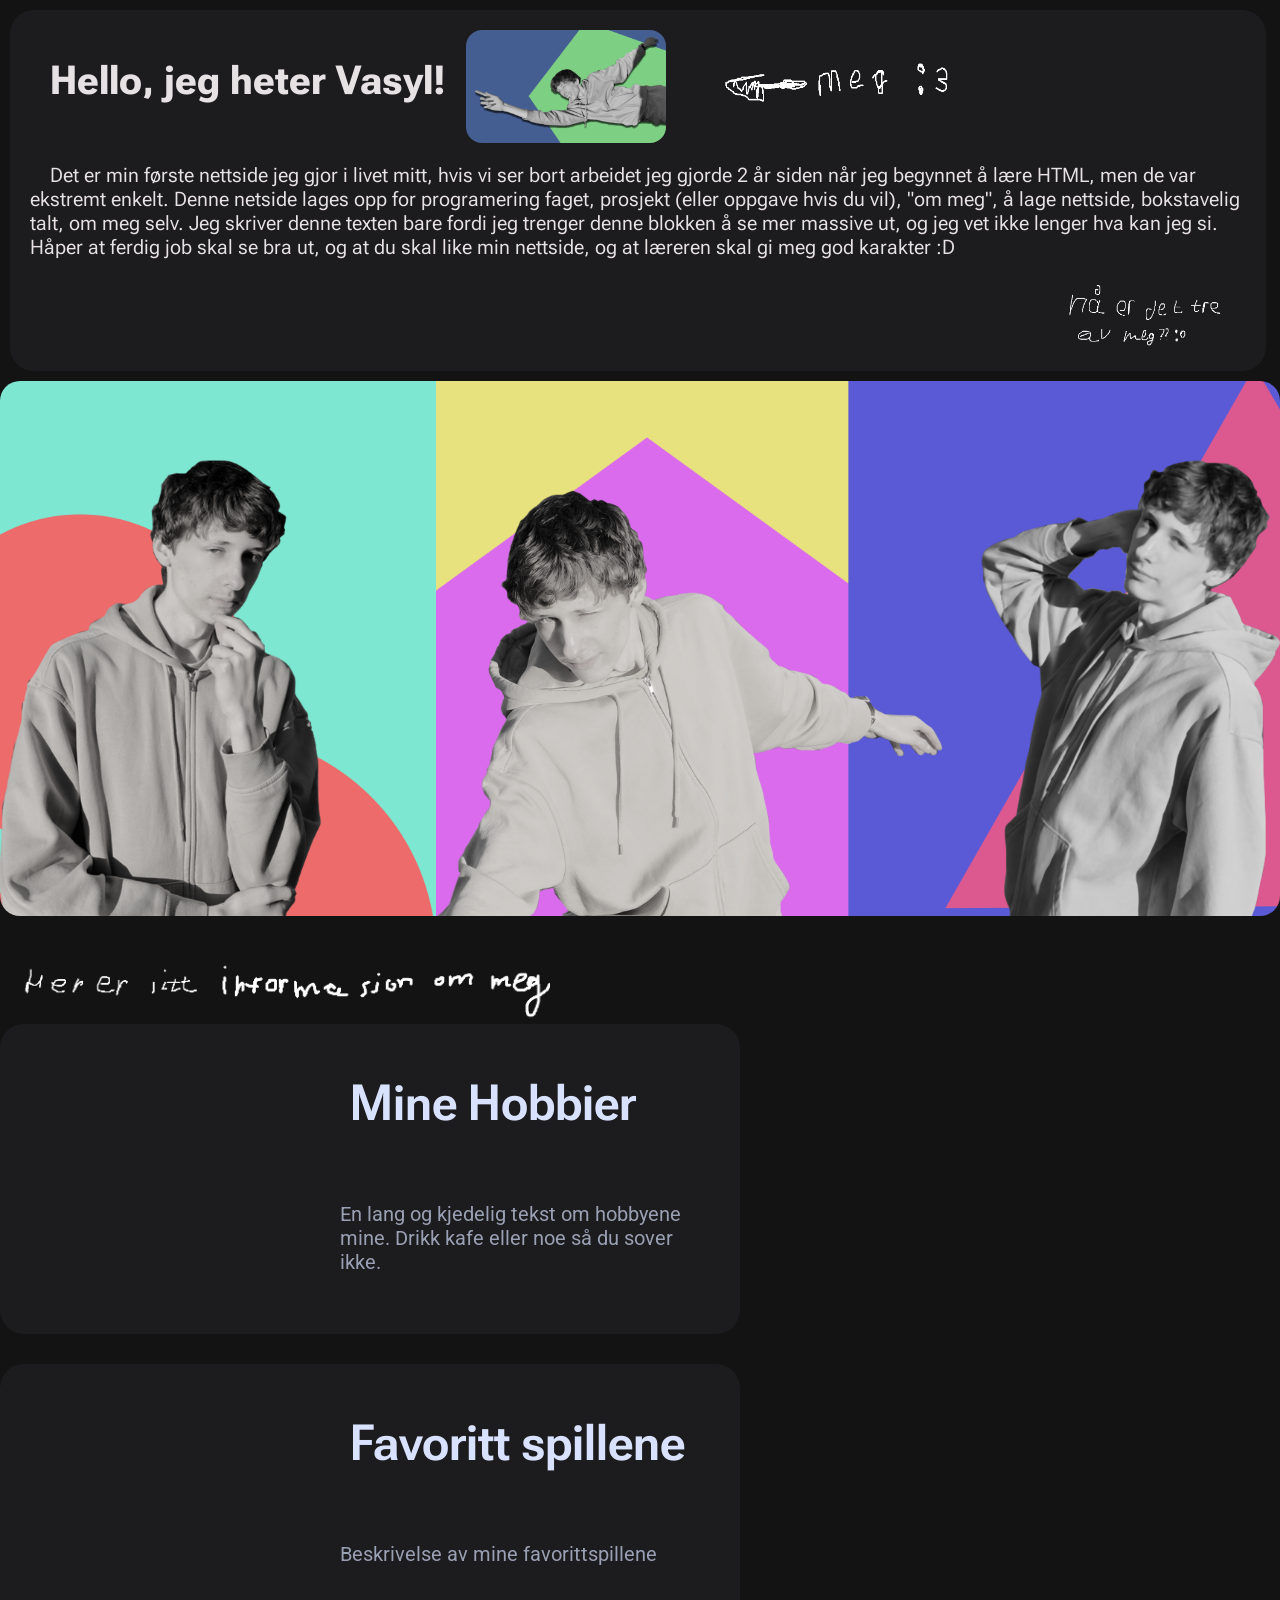
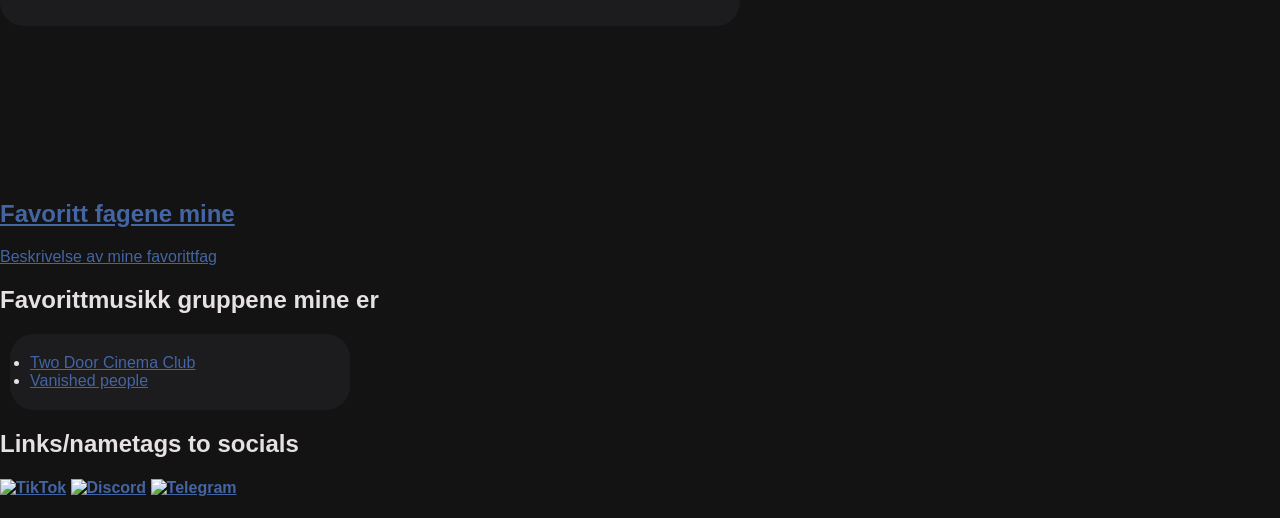
==== index.html @ b6f81820 "små oppdatering fortsette med beskrivelse av spillene, men ikke ferdig ennå  også laget et nytt side" ====
<!DOCTYPE html>
<html lang="no">
<!--In head we write everything that user is not supposed to see-->

<head>
    <meta charset="UTF-8">
    <meta name="viewport" content="width=device-width, initial-scale=1.0">
    <title>Vasyl-sin side</title>
    <link rel="stylesheet" href="style.css">
    <link rel="preconnect" href="https://fonts.googleapis.com">
    <link rel="preconnect" href="https://fonts.gstatic.com" crossorigin>
    <!--Copied from google fonts website, they literally have copy-code option to set their fonts into websites :D-->
    <link
        href="https://fonts.googleapis.com/css2?family=Noto+Sans:ital,wght@0,100..900;1,100..900&family=Roboto+Flex:opsz,wght,XOPQ,XTRA,YOPQ,YTDE,YTFI,YTLC,YTUC@8..144,100..1000,96,468,79,-203,738,514,712&family=Roboto:ital,wght@0,100..900;1,100..900&display=swap"
        rel="stylesheet">
</head>


<!--In body however, everything that user MUST see-->

<body class="body">
    <header class="container">
        <div class="main-informasjon">
            <!--Claude has told me about class thing. I knew about it before, but this before was 2 years ago, and i dont remember anything from there on-->
            <h1 class="Hello">Hello, jeg heter Vasyl!</h1>
            <img src="bilder/megfornetside11.png" alt="Det er vakker bilde av meg" style="width: 200px; height: auto;"
                class="title-picture">
            <img src="bilder/meg.png" alt="deadass serious det er meg" class="meg-picture">
            <br> <br>
            <p>Det er min første nettside jeg gjor i livet mitt, hvis vi ser bort arbeidet jeg gjorde 2 år siden når
                jeg
                begynnet å lære HTML, men de var ekstremt enkelt.
                Denne netside lages opp for programering faget, prosjekt (eller oppgave hvis du vil), "om meg", å
                lage
                nettside, bokstavelig talt, om meg selv.
                Jeg skriver denne texten bare fordi jeg trenger denne blokken å se mer massive ut, og jeg vet ikke
                lenger hva kan jeg si.
                Håper at ferdig job skal se bra ut, og at du skal like min nettside, og at læreren skal gi meg god
                karakter :D
            </p>
            <!--4 paragraphs, for more spacing-->
            <br> <br> <br>
            <img src="bilder/treavmeg.png" alt="" class="alt-treavmeg">
        </div>
        <section>

        </section>
        <section>
            <img src="bilder/netside2.png" alt="yooooo det er 3 meg thats so coooOOoOO00oOOOol" class="three-of-me">
        </section>

    </header>

    <main>

        <!--===HOBBY CARD===-->

        <!-- <h3>Her er litt informasjon om meg</h3> -->
        <img src="bilder/littinfoommeg.png" class="her-er-litt-info-om-meg">
        <section>
            <!--Link, and video in it-->
            <a href="hobbies.html" class="hobby-card">
                <div>
                    <video class="hobby-video" autoplay muted loop>
                        <source src="videos/Web_hobbies.mp4" type="video/mp4">
                    </video>
                </div>
                <!--text besides video-->
                <div class="hobby-text">
                    <h2>Mine Hobbier</h2>
                    <p>En lang og kjedelig tekst om hobbyene mine. Drikk kafe eller noe så du sover ikke. </p>
                </div>
            </a>
        </section>

        <!--===GAMES CARD===-->

        <section>
            <!--Link, and video in it-->
            <a href="spillene.html" class="game-card">
                <div>
                    <video class="games-video" autoplay muted loop>
                        <source src="videos/Web_games.mp4" type="video/mp4">
                    </video>
                </div>
                <!--text besides video-->
                <div class="games-text">
                    <h2>Favoritt spillene</h2>
                    <p>Beskrivelse av mine favorittspillene</p>
                </div>
            </a>
        </section>


        <section>
            <a href="favorittfag.html" class="fag-card">
                <div>
                    <video class="blank" autoplay muted loop>
                        <source src="blank" type="video/mp4">
                    </video>
                </div>
                <!--text besides video-->
                <div class="blank">
                    <h2>Favoritt fagene mine</h2>
                    <p>Beskrivelse av mine favorittfag</p>
                </div>
            </a>
        </section>
        <section>
            <h2 class="favorite-group-title">Favorittmusikk gruppene mine er</h2>
            <ul class="favorite-group-list">
                <!--<a href="url">link text</a>-->
                <li><a href="https://www.youtube.com/@twodoorcinemaclub/videos" target="_blank">Two Door Cinema Club</a>
                </li>
                <li><a href="https://www.youtube.com/@TheVanishedPeople/videos" target="_blank">Vanished people</a></li>
            </ul>
        </section>
    </main>
    <footer>
        <h2>Links/nametags to socials</h2>
        <h4><a href="https://www.tiktok.com/@tuz.vasya" target="_blank"><img
                    src="https://static.vecteezy.com/system/resources/thumbnails/016/716/450/small_2x/tiktok-icon-free-png.png"
                    alt="TikTok" style="width: 50px; height: auto;"></a>
            <a href="https://discord.com/users/1151425749581049906" target="_blank"><img
                    src="https://www.freepnglogos.com/uploads/discord-logo-png/concours-discord-cartes-voeux-fortnite-france-6.png"
                    alt="Discord" style="width: 50px; height: auto;"></a>
            <a href="https://t.me/Vasya_tz" target="_blank"><img
                    src="https://thumb.wikimedia.org/wikipedia/commons/thumb/8/82/Telegram_logo.svg/3840px-Telegram_logo.svg.png?utm_source=commons.wikimedia.org&utm_campaign=index&utm_content=thumbnail"
                    alt="Telegram" style="width: 50px; height: auto;"></a>
        </h4>
    </footer>
</body>

</html>
---- style.css ----
/* this font was connected direcrly since its only is in downloadable format */
@font-face {
    font-family: Libron;
    src: url(Libron-Regular.woff2);
}

a {
    color: #4465a3;
}

/*kanskje det trenger ikke lenger, fordi jeg har bakgrunn som video, men jeg skal la det ligge her så ingenting ødelegges*/
.body {
    background-color: #141314;
    color: #e6e1e3;
    font-family: Arial, sans-serif;
    margin: 0;
    padding: 0;
}

/*==TITTLE PAGE==*/
.main-informasjon {
    display: flex;
    flex-wrap: wrap;
    font-family: "Roboto Flex", sans-serif;
    background-color: #1c1b1d;
    width: 95%;
    padding: 20px;
    margin: 10px;
    border-radius: 24px;
    font-size: 20px;
    text-indent: 20px;
}

.title-picture {
    display: flex;
    border-radius: 16px;
    width: 200px;
    height: auto;
    margin-left: 20px;
}

.meg-picture {
    display: flex;
    mix-blend-mode: screen;
    width: 350px;
    height: auto;
    left: 20px;
}

.alt-treavmeg {
    display: flex;
    mix-blend-mode: screen;
    width: 200px;
    height: auto;
    margin-left: auto;
}

.three-of-me {
    position: static;
    float: center;
    width: 100%;
    height: auto;
    border-radius: 20px;
}

.her-er-litt-info-om-meg {
    mix-blend-mode: screen;
    width: 550px;
    height: auto;
    margin-top: 40px;
}

/*==HOBBY PAGE== */

.hobby-title {
    font-family: "Roboto Flex", sans-serif;
    background-color: #2c4678;
    color: #d8e2ff;
    width: auto;
    height: 60px;
    padding: auto;
    margin: auto;
    font-size: 40px;
    text-align: left;
    border-bottom-left-radius: 15px;
    border-bottom-right-radius: 15px;
    padding-left: 20px;
    padding-top: 5px;
}

.hobby-card {
    display: flex;
    align-items: center;
    position: static;
    align-items: center;
    background-color: #1c1b1d;
    padding: 20px;
    border-radius: 24px;
    width: 700px;
    text-decoration: none;
    transition: all 0.2s ease;
}

.hobby-card:hover {
    background-color: #262529;
}

.hobby-video {
    width: 300px;
    height: auto;
    border-radius: 20px;
}

.hobby-text h2 {
    color: #d8e2ff;
    font-family: "Roboto Flex", sans-serif;
    font-size: 50px;
    margin: 0 0 12px 0;
    font-weight: 600;
    padding: 30px;
}

.hobby-text p {
    color: #9aa0b4;
    font-family: "Roboto", sans-serif;
    font-size: 20px;
    padding: 20px;
}

.hobby-link {
    display: block;
    padding: 50px;
    text-align: center;
    border: 1px solid #1c1b1d;
    width: 200px;
}

dd {
    font-family: "Roboto", sans-serif;
    font-size: 30px;
    font-weight: 500;
}


dt {
    font-family: "libron", sans-serif;
    font-size: 15px;
    padding: 15px;
    background-color: #1c1b1d;
    color: #d6d6d6;
    border-radius: 20px;
    line-height: 150%;
    max-width: 750px;
    margin-left: 10px;  
}

.hobby-games {
    display: flex;
    justify-content: center;
}

.haste-footage {
    border-radius: 24px;
    width: 250px;
    height: auto;
    /*order was made so video gonna be on the right instead of left, found by claude since i couldnt find it without AI*/
    order: 1;
    padding: 20px;
}

.hobby-edit {
    display: flex;
    justify-content: center;
}

.davinci-footage {
    border-radius: 24px;
    width: 250px;
    height: auto;
    /*order was made so video gonna be on the right instead of left, found by claude since i couldnt find it without AI*/
    order: 1;
    padding: 20px;
}

.hobby-race {
    display: flex;
    justify-content: center;
}

.race-footage {
    border-radius: 24px;
    width: 250px;
    height: auto;
    /*order was made so video gonna be on the right instead of left, found by claude since i couldnt find it without AI*/
    order: 1;
    padding: 20px;
}

.every-hobby p {
    display: flex;
    color:#464546;
    order: 1;
    padding-left:140px;
}
/*background for tables*/
table {
    background-color: #1c1b1d;
    padding: 10px;
    border-collapse: collapse;
    border-radius: 24px;
}



/*==GAMES CARD==*/
.games-title{
    font-family: "Roboto Flex", sans-serif;
    background-color: #2c4678;
    color: #d8e2ff;
    width: auto;
    height: 60px;
    padding: auto;
    margin: auto;
    font-size: 40px;
    text-align: left;
    border-bottom-left-radius: 15px;
    border-bottom-right-radius: 15px;
    padding-left: 20px;
    padding-top: 5px;
}

.game-card {
    display: flex;
    align-items: center;
    position: static;
    align-items: center;
    background-color: #1c1b1d;
    margin-top: 30px;
    padding: 20px;
    border-radius: 24px;
    width: 700px;
    text-decoration: none;
    transition: all 0.2s ease;
}

.game-card:hover {
    background-color: #262529;
}

.games-video {
    width: 300px;
    height: auto;
    border-radius: 20px;
}

.games-text h2 {
    color: #d8e2ff;
    font-family: "Roboto Flex", sans-serif;
    font-size: 50px;
    margin: 0 0 12px 0;
    font-weight: 600;
    padding: 30px;
}

.games-text p {
    color: #9aa0b4;
    font-family: "Roboto", sans-serif;
    font-size: 20px;
    padding: 20px;
}

/*== GAMES PAGE ==*/

/* DELTARUNE */
.click-on-me {
    position: static;
    display: block;
    mix-blend-mode: screen;
    width: 450px;
    height: auto;
    margin-left: -20px;

}

.deltarune-text {
    display: flex;
    flex-wrap: wrap;
    align-items: center;
    gap: 10px;
}

/*Denne block var skrevet med Claude, så bilde skal stå hvor det må stå no matter size av din browser */
.deltarune-card {
    display: flex;
    background-color: #1c1b1d;
    border-radius: 24px;

}

.deltarune-bilde {
    width: 100%;
    height: auto;
}

.deltarune-text a {
    display: flex;
    align-items: center;
    text-align: center;
    background-color: #2c4678;
    color: #ffffff;
    border-radius: 14px;
    width: 170px;
    height: 45px;
    margin: 10px;
    text-decoration: none;
    font-family: "Noto Sans", sans-serif;
    font-weight: 200;
    transition: all 0.2s ease;
}

.deltarune-text a:hover {
    background-color: #4465a3;

    transform: scale(1.05);
}

.deltarune-text p {
    background-color: #1c1b1d;
    border-radius: 24px;
    text-align: left;
    font-family: "Noto Sans", sans-serif;
}

/* Le Mans Ultimate */

.LMU-banner {
    width: 100%;
    height: auto;
}

.LMU-card a {
    display: flex;
    align-items: center;
    text-align: center;
    background-color: #2c4678;
    color: #ffffff;
    border-radius: 14px;
    width: 200px;
    height: 45px;
    margin: 10px;
    text-decoration: none;
    text-align: center;
    font-size: 11px;
    font-family: "Noto Sans", sans-serif;
    font-weight: 200;
    transition: all 0.2s ease;
}

.LMU-card a:hover {
    background-color: #4465a3;

    transform: scale(1.05);
}

.LMU-card p {
    background-color: #1c1b1d;
    border-radius: 24px;
    text-align: left;
    font-family: "Noto Sans", sans-serif;
}

/* Ready or Not */
.RON-banner {
    width: 100%;
    height: auto;
}

.RoN-card a {
    display: flex;
    align-items: center;
    text-align: center;
    background-color: #2c4678;
    color: #ffffff;
    border-radius: 14px;
    width: 200px;
    height: 45px;
    margin: 10px;
    text-decoration: none;
    text-align: center;
    font-size: 11px;
    font-family: "Noto Sans", sans-serif;
    font-weight: 200;
    transition: all 0.2s ease;
}

.RoN-card a:hover {
    background-color: #4465a3;

    transform: scale(1.05);
}

.RoN-card p {
    background-color: #1c1b1d;
    border-radius: 24px;
    text-align: left;
    font-family: "Noto Sans", sans-serif;
}

/*background for lists*/
ol,
ul {
    background-color: #1c1b1d;
    width: 18%;
    padding: 20px;
    margin: 10px;
    border-radius: 24px;
    width: 300px;
}



/* From Uiverse.io by iZOXVL */
.return-button {
    padding: 15px 30px;
    border: 2px solid #d8e2ff;
    background-color: #2c4678;
    color: #ffffff;
    font-size: 0.8rem;
    cursor: pointer;
    border-radius: 30px;
    transition: all 0.4s ease;
    outline: none;
    position: fixed;
    right: 15px;
    top: 5px;
    overflow: hidden;
    font-weight: bold;
    text-decoration: none;
}

.return-button:hover {
    background-color: #d8e2ff;
    color: #2c4678;
    transform: scale(1.05);
}
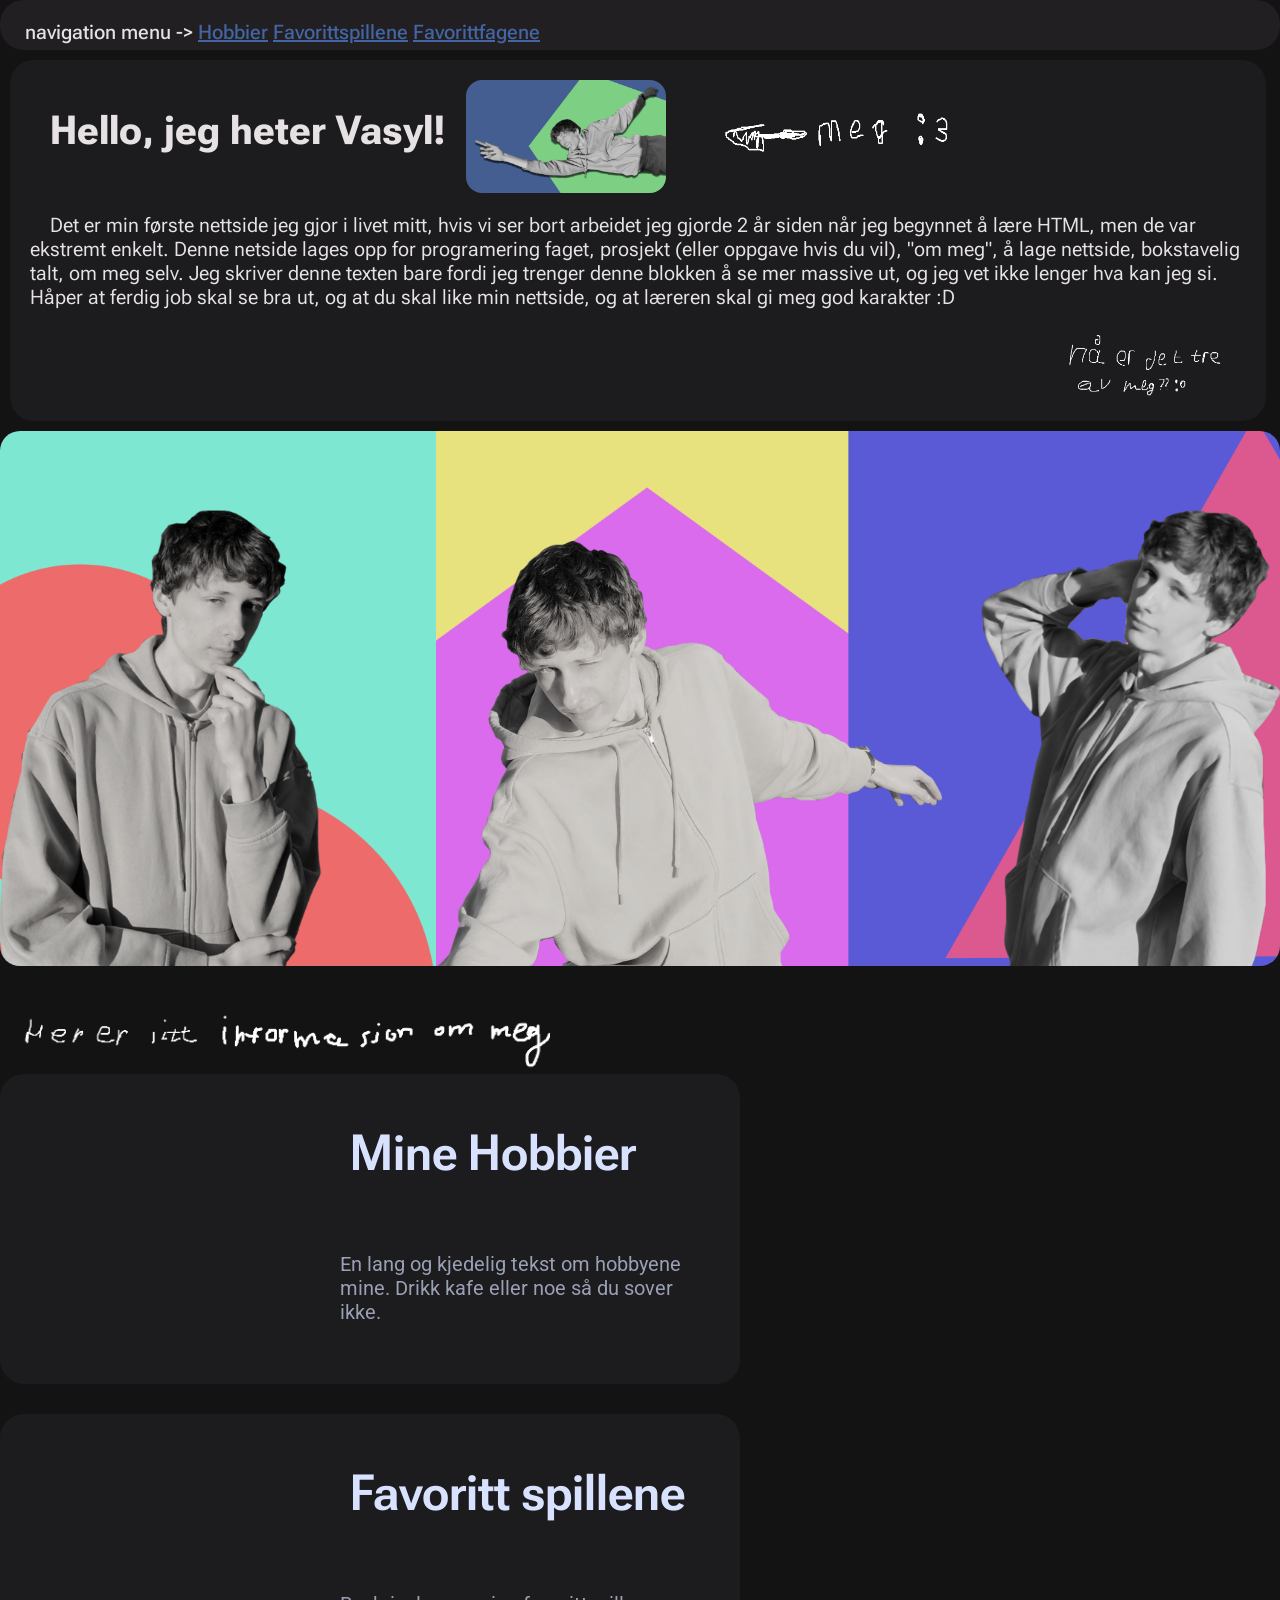
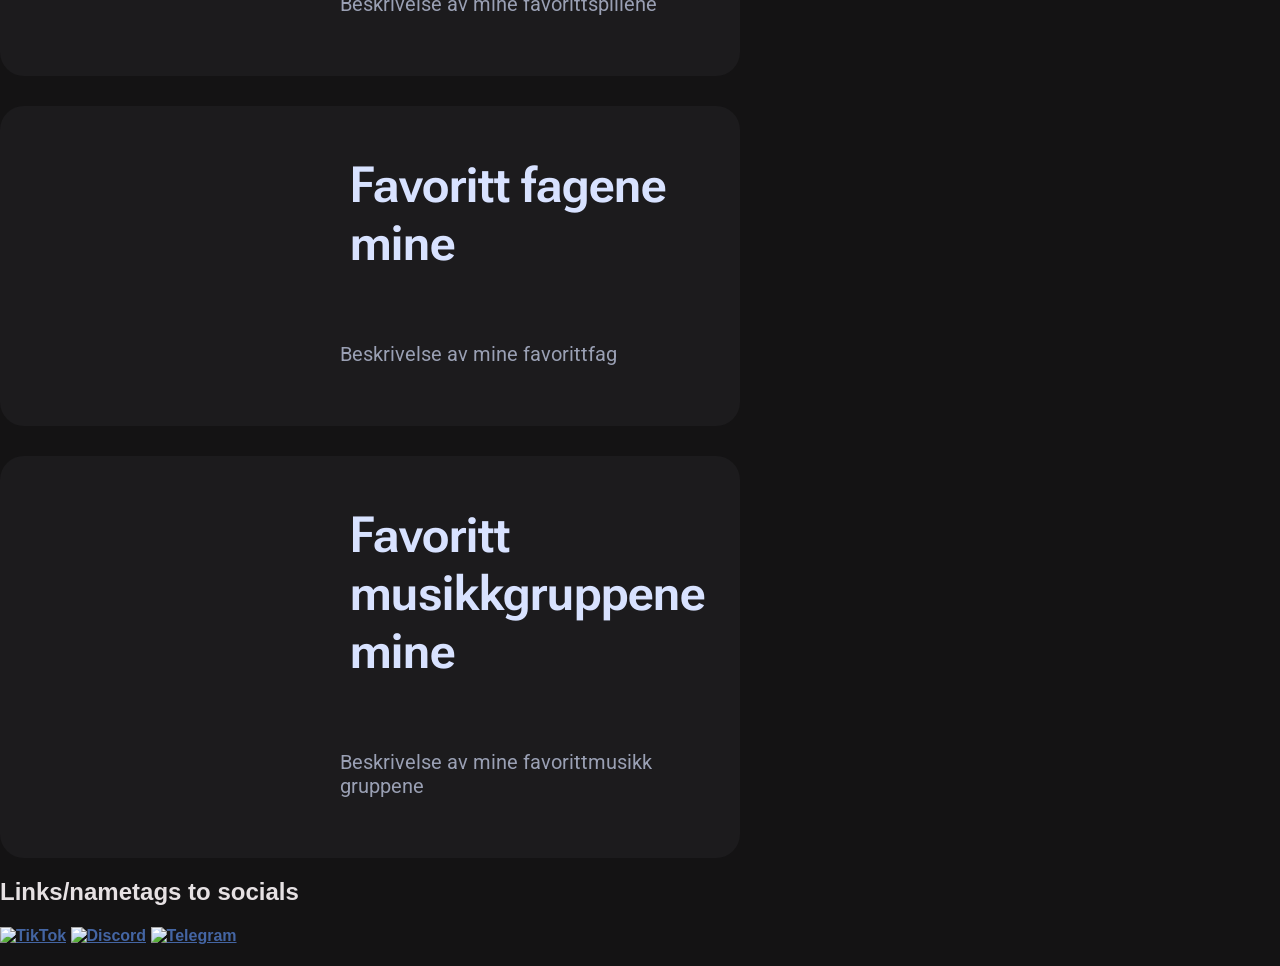
==== commit e932dff5: "oppdatering ferdig (kanskje) med favorittfag side nesten ferdig med favoritt musikk gruppene side" ====
--- a/index.html
+++ b/index.html
@@ -19,6 +19,15 @@
 <!--In body however, everything that user MUST see-->
 
 <body class="body">
+    <!-- do it here afterwards <nav></nav> -->
+    <nav class="nav-menu">
+        <p>
+            navigation menu ->
+            <a href="#hobby-id">Hobbier</a>
+            <a href="#spillene-id">Favorittspillene</a>
+            <a href="#fagene-id">Favorittfagene</a>
+        </p>
+    </nav>
     <header class="container">
         <div class="main-informasjon">
             <!--Claude has told me about class thing. I knew about it before, but this before was 2 years ago, and i dont remember anything from there on-->
@@ -57,7 +66,7 @@
 
         <!-- <h3>Her er litt informasjon om meg</h3> -->
         <img src="bilder/littinfoommeg.png" class="her-er-litt-info-om-meg">
-        <section>
+        <section id="hobby-id">
             <!--Link, and video in it-->
             <a href="hobbies.html" class="hobby-card">
                 <div>
@@ -75,7 +84,7 @@
 
         <!--===GAMES CARD===-->
 
-        <section>
+        <section id="spillene-id">
             <!--Link, and video in it-->
             <a href="spillene.html" class="game-card">
                 <div>
@@ -91,29 +100,41 @@
             </a>
         </section>
 
-
-        <section>
+        <!-- == FAVORITTFAG CARD ===-->
+        <section id="fagene-id">
             <a href="favorittfag.html" class="fag-card">
                 <div>
-                    <video class="blank" autoplay muted loop>
+                    <video class="fag-video" autoplay muted loop>
                         <source src="blank" type="video/mp4">
                     </video>
                 </div>
                 <!--text besides video-->
-                <div class="blank">
+                <div class="fag-text">
                     <h2>Favoritt fagene mine</h2>
                     <p>Beskrivelse av mine favorittfag</p>
                 </div>
             </a>
         </section>
         <section>
-            <h2 class="favorite-group-title">Favorittmusikk gruppene mine er</h2>
+            <!-- <h2 class="favorite-group-title">Favorittmusikk gruppene mine er</h2>
             <ul class="favorite-group-list">
-                <!--<a href="url">link text</a>-->
+                <a href="url">link text</a>
                 <li><a href="https://www.youtube.com/@twodoorcinemaclub/videos" target="_blank">Two Door Cinema Club</a>
                 </li>
                 <li><a href="https://www.youtube.com/@TheVanishedPeople/videos" target="_blank">Vanished people</a></li>
-            </ul>
+            </ul> -->
+            <a href="musikk.html" class="musikk-card">
+                <div>
+                    <video class="musikk-video" autoplay muted loop>
+                        <source src="blank" type="video/mp4">
+                    </video>
+                </div>
+                <!--text besides video-->
+                <div class="musikk-text">
+                    <h2>Favoritt musikkgruppene mine</h2>
+                    <p>Beskrivelse av mine favorittmusikk gruppene</p>
+                </div>
+            </a>
         </section>
     </main>
     <footer>
--- a/style.css
+++ b/style.css
@@ -6,6 +6,19 @@
 
 a {
     color: #4465a3;
+}
+
+.nav-menu {
+    background-color: #211f21;
+    border-radius: 24px;
+    text-indent: 25px;
+    width: 100%;
+    height: 50px;
+    font-size: 20px;
+    align-content: center;
+    text-decoration: none;
+    font-family: "Roboto Flex", sans-serif;
+    font-weight: 500;
 }
 
 /*kanskje det trenger ikke lenger, fordi jeg har bakgrunn som video, men jeg skal la det ligge her så ingenting ødelegges*/
@@ -135,14 +148,14 @@
     width: 200px;
 }
 
-dd {
+dt {
     font-family: "Roboto", sans-serif;
     font-size: 30px;
     font-weight: 500;
 }
 
 
-dt {
+dd {
     font-family: "libron", sans-serif;
     font-size: 15px;
     padding: 15px;
@@ -151,7 +164,7 @@
     border-radius: 20px;
     line-height: 150%;
     max-width: 750px;
-    margin-left: 10px;  
+    margin-left: 10px;
 }
 
 .hobby-games {
@@ -198,22 +211,17 @@
 
 .every-hobby p {
     display: flex;
-    color:#464546;
+    color: #464546;
     order: 1;
-    padding-left:140px;
-}
-/*background for tables*/
-table {
-    background-color: #1c1b1d;
-    padding: 10px;
-    border-collapse: collapse;
-    border-radius: 24px;
-}
+    padding-right: 130px;
+    justify-content: right;
+}
+
 
 
 
 /*==GAMES CARD==*/
-.games-title{
+.games-title {
     font-family: "Roboto Flex", sans-serif;
     background-color: #2c4678;
     color: #d8e2ff;
@@ -300,12 +308,16 @@
 .deltarune-bilde {
     width: 100%;
     height: auto;
+    border-bottom-left-radius: 14px;
+    border-bottom-right-radius: 14px;
 }
 
 .deltarune-text a {
     display: flex;
+    /*yo, important note, allign items works for vertical, and justify content - for horizontal*/
     align-items: center;
     text-align: center;
+    justify-content: center;
     background-color: #2c4678;
     color: #ffffff;
     border-radius: 14px;
@@ -325,10 +337,11 @@
 }
 
 .deltarune-text p {
-    background-color: #1c1b1d;
+    background-color: #47fcfc25;
     border-radius: 24px;
     text-align: left;
     font-family: "Noto Sans", sans-serif;
+    padding: 10px;
 }
 
 /* Le Mans Ultimate */
@@ -336,12 +349,14 @@
 .LMU-banner {
     width: 100%;
     height: auto;
+    border-radius: 14px;
 }
 
 .LMU-card a {
     display: flex;
     align-items: center;
     text-align: center;
+    justify-content: center;
     background-color: #2c4678;
     color: #ffffff;
     border-radius: 14px;
@@ -358,31 +373,33 @@
 
 .LMU-card a:hover {
     background-color: #4465a3;
-
     transform: scale(1.05);
 }
 
 .LMU-card p {
-    background-color: #1c1b1d;
+    background-color: hsla(350, 87%, 55%, 0.2);
     border-radius: 24px;
     text-align: left;
     font-family: "Noto Sans", sans-serif;
+    padding: 10px;
 }
 
 /* Ready or Not */
 .RON-banner {
     width: 100%;
     height: auto;
+    border-radius: 14px;
 }
 
 .RoN-card a {
     display: flex;
     align-items: center;
     text-align: center;
+    justify-content: center;
     background-color: #2c4678;
     color: #ffffff;
     border-radius: 14px;
-    width: 200px;
+    width: 160px;
     height: 45px;
     margin: 10px;
     text-decoration: none;
@@ -400,23 +417,233 @@
 }
 
 .RoN-card p {
-    background-color: #1c1b1d;
+    background-color: #78787846;
     border-radius: 24px;
     text-align: left;
     font-family: "Noto Sans", sans-serif;
-}
-
-/*background for lists*/
-ol,
-ul {
-    background-color: #1c1b1d;
-    width: 18%;
-    padding: 20px;
-    margin: 10px;
-    border-radius: 24px;
+    padding: 10px;
+}
+
+
+
+/* == FAVORITTFAGENE CARD ==*/
+.fag-title {
+    font-family: "Roboto Flex", sans-serif;
+    background-color: #2c4678;
+    color: #d8e2ff;
+    width: auto;
+    height: 60px;
+    padding: auto;
+    margin: auto;
+    font-size: 40px;
+    text-align: left;
+    border-bottom-left-radius: 15px;
+    border-bottom-right-radius: 15px;
+    padding-left: 20px;
+    padding-top: 5px;
+}
+
+.fag-card {
+    display: flex;
+    align-items: center;
+    position: static;
+    align-items: center;
+    background-color: #1c1b1d;
+    margin-top: 30px;
+    padding: 20px;
+    border-radius: 24px;
+    width: 700px;
+    text-decoration: none;
+    transition: all 0.2s ease;
+}
+
+.fag-card:hover {
+    background-color: #262529;
+}
+
+.fag-video {
     width: 300px;
-}
-
+    height: auto;
+    border-radius: 20px;
+}
+
+.fag-text h2 {
+    color: #d8e2ff;
+    font-family: "Roboto Flex", sans-serif;
+    font-size: 50px;
+    margin: 0 0 12px 0;
+    font-weight: 600;
+    padding: 30px;
+}
+
+.fag-text p {
+    color: #9aa0b4;
+    font-family: "Roboto", sans-serif;
+    font-size: 20px;
+    padding: 20px;
+}
+
+.vet-ikke {
+    width: 600px;
+    height: auto;
+    display: block;
+    justify-content: center;
+    align-self: center;
+    mix-blend-mode: screen;
+    margin: auto;
+}
+
+
+/*background for tables*/
+table {
+    background-color: #1c1b1d;
+    padding: 30px;
+
+    border-radius: 0px;
+    border-color: #2c4678;
+}
+
+
+/*==MUSIKK CARD==*/
+.musikk-title {
+    font-family: "Roboto Flex", sans-serif;
+    background-color: #2c4678;
+    color: #d8e2ff;
+    width: auto;
+    height: 60px;
+    padding: auto;
+    margin: auto;
+    font-size: 40px;
+    text-align: left;
+    border-bottom-left-radius: 15px;
+    border-bottom-right-radius: 15px;
+    padding-left: 20px;
+    padding-top: 5px;
+}
+
+.musikk-card {
+    display: flex;
+    align-items: center;
+    position: static;
+    align-items: center;
+    background-color: #1c1b1d;
+    margin-top: 30px;
+    padding: 20px;
+    border-radius: 24px;
+    width: 700px;
+    text-decoration: none;
+    transition: all 0.2s ease;
+}
+
+.musikk-card:hover {
+    background-color: #262529;
+}
+
+.musikk-video {
+    width: 300px;
+    height: auto;
+    border-radius: 20px;
+}
+
+.musikk-text h2 {
+    color: #d8e2ff;
+    font-family: "Roboto Flex", sans-serif;
+    font-size: 50px;
+    margin: 0 0 12px 0;
+    font-weight: 600;
+    padding: 30px;
+}
+
+.musikk-text p {
+    color: #9aa0b4;
+    font-family: "Roboto", sans-serif;
+    font-size: 20px;
+    padding: 20px;
+}
+
+
+/*==Two door cinema club==*/
+
+.tdcc-card {
+    display: flex;
+    align-items: center;
+    position: static;
+    align-items: center;
+    background-color: #1c1b1d;
+    padding: 20px;
+    border-radius: 24px;
+    width: 100%;
+    text-decoration: none;
+    transition: all 0.2s ease;
+}
+
+.tdcc-card img {
+    width: 200px;
+    height: auto;
+    border-radius: 24px;
+}
+
+.tdcc-card h2 {
+    color: #d8e2ff;
+    font-family: "Roboto Flex", sans-serif;
+    font-size: 50px;
+    margin: 0 0 12px 0;
+    font-weight: 600;
+    padding: 30px;
+    display: flex;
+    justify-content: right;
+    margin-left: auto;
+}
+
+.tdcc-card p {
+    color: #9aa0b4;
+    font-family: "Roboto", sans-serif;
+    font-size: 20px;
+    margin-left: 30px;
+    display: flex;
+    justify-content: right;
+}
+
+.tvp-card {
+    display: flex;
+    align-items: center;
+    position: static;
+    align-items: center;
+    background-color: #1c1b1d;
+    padding: 20px;
+    border-radius: 24px;
+    width: 100%;
+    text-decoration: none;
+    transition: all 0.2s ease;
+}
+
+.tvp-card img {
+    width: 200px;
+    height: auto;
+    border-radius: 24px;
+}
+
+.tvp-card h2 {
+    color: #d8e2ff;
+    font-family: "Roboto Flex", sans-serif;
+    font-size: 50px;
+    margin: 0 0 12px 0;
+    font-weight: 600;
+    padding: 30px;
+    display: flex;
+    justify-content: right;
+    margin-left: auto;
+}
+
+.tvp-card p {
+    color: #9aa0b4;
+    font-family: "Roboto", sans-serif;
+    font-size: 20px;
+    padding: 20px;
+    display: flex;
+    justify-content: right;
+    margin-left: auto;
+}
 
 
 /* From Uiverse.io by iZOXVL */
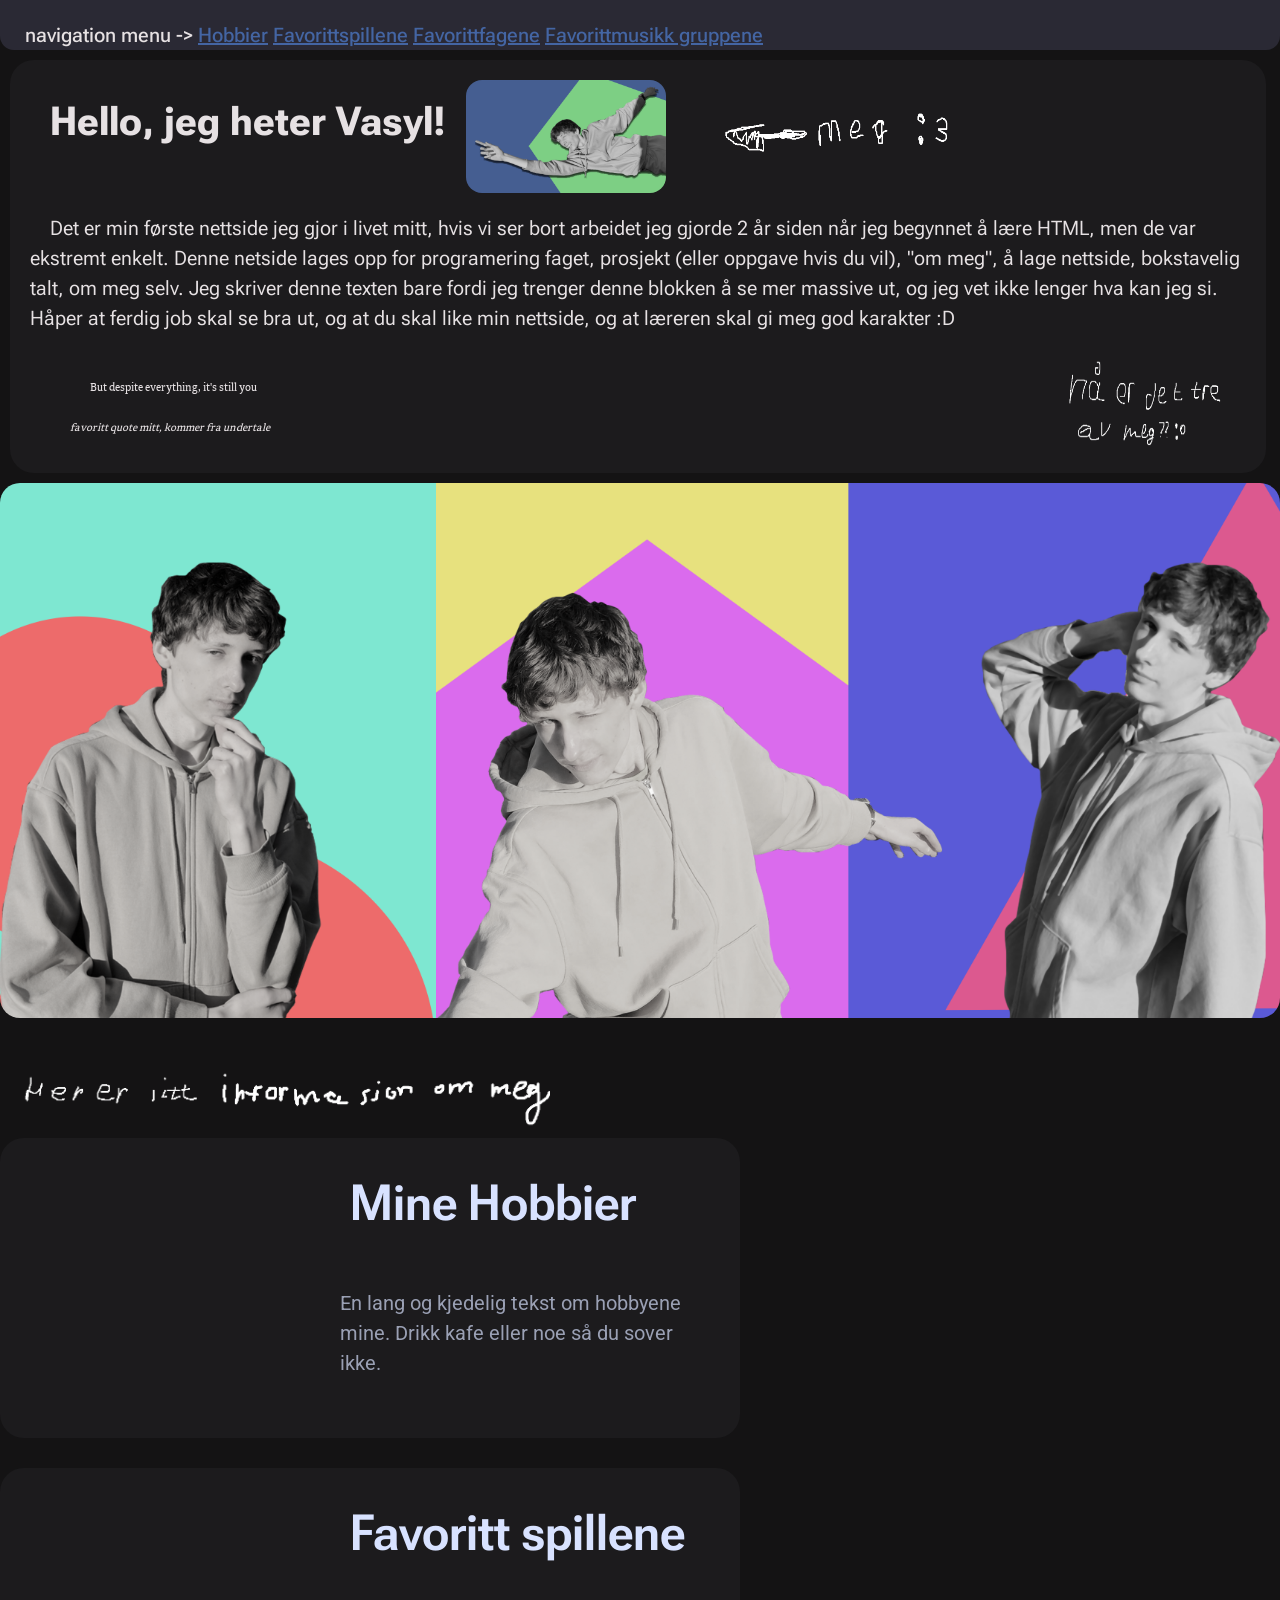
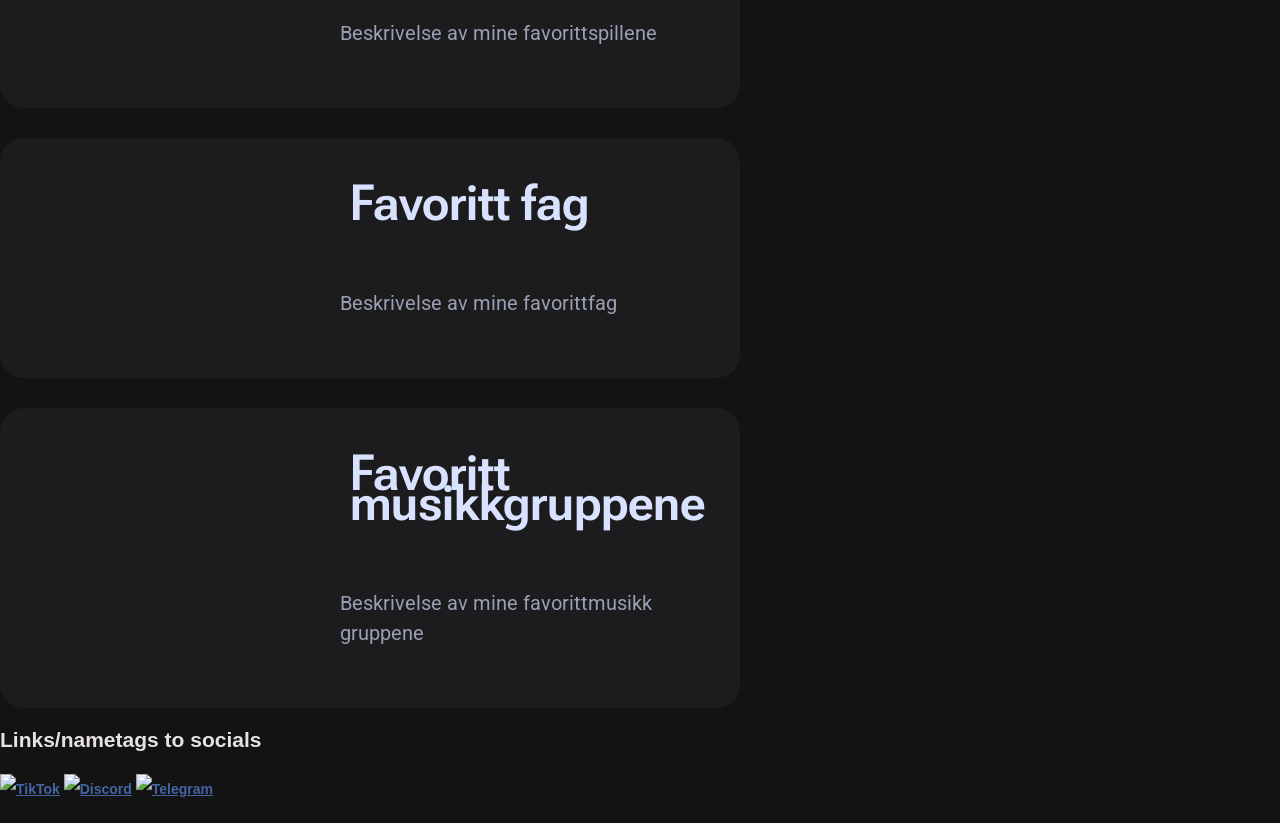
==== commit 5a561043: "alt ferdig men bare flere visuelle detaljer igjen" ====
--- a/index.html
+++ b/index.html
@@ -26,6 +26,7 @@
             <a href="#hobby-id">Hobbier</a>
             <a href="#spillene-id">Favorittspillene</a>
             <a href="#fagene-id">Favorittfagene</a>
+            <a href="#musikk-id">Favorittmusikk gruppene</a>
         </p>
     </nav>
     <header class="container">
@@ -47,6 +48,10 @@
                 Håper at ferdig job skal se bra ut, og at du skal like min nettside, og at læreren skal gi meg god
                 karakter :D
             </p>
+            <blockquote id="quote">
+                <p>But despite everything, it's still you</p>
+                <cite>favoritt quote mitt, kommer fra undertale</cite>
+            </blockquote>
             <!--4 paragraphs, for more spacing-->
             <br> <br> <br>
             <img src="bilder/treavmeg.png" alt="" class="alt-treavmeg">
@@ -110,19 +115,13 @@
                 </div>
                 <!--text besides video-->
                 <div class="fag-text">
-                    <h2>Favoritt fagene mine</h2>
+                    <h2>Favoritt fag</h2>
                     <p>Beskrivelse av mine favorittfag</p>
                 </div>
             </a>
         </section>
-        <section>
-            <!-- <h2 class="favorite-group-title">Favorittmusikk gruppene mine er</h2>
-            <ul class="favorite-group-list">
-                <a href="url">link text</a>
-                <li><a href="https://www.youtube.com/@twodoorcinemaclub/videos" target="_blank">Two Door Cinema Club</a>
-                </li>
-                <li><a href="https://www.youtube.com/@TheVanishedPeople/videos" target="_blank">Vanished people</a></li>
-            </ul> -->
+        <!--== FAVORITT MUSIKKGRUPPENE ==-->
+        <section id="musikk-id">
             <a href="musikk.html" class="musikk-card">
                 <div>
                     <video class="musikk-video" autoplay muted loop>
@@ -131,7 +130,7 @@
                 </div>
                 <!--text besides video-->
                 <div class="musikk-text">
-                    <h2>Favoritt musikkgruppene mine</h2>
+                    <h2>Favoritt musikkgruppene</h2>
                     <p>Beskrivelse av mine favorittmusikk gruppene</p>
                 </div>
             </a>
--- a/style.css
+++ b/style.css
@@ -9,8 +9,9 @@
 }
 
 .nav-menu {
-    background-color: #211f21;
-    border-radius: 24px;
+    background-color: #2a2934;
+    border-bottom-left-radius: 14px;
+    border-bottom-right-radius: 14px;
     text-indent: 25px;
     width: 100%;
     height: 50px;
@@ -26,6 +27,8 @@
     background-color: #141314;
     color: #e6e1e3;
     font-family: Arial, sans-serif;
+    font-size: 14px;
+    line-height: 30px;
     margin: 0;
     padding: 0;
 }
@@ -58,6 +61,12 @@
     width: 350px;
     height: auto;
     left: 20px;
+}
+
+#quote {
+    font-family: "Libron", sans-serif;
+    font-size: 10px;
+    justify-content: left;
 }
 
 .alt-treavmeg {
@@ -83,6 +92,9 @@
     margin-top: 40px;
 }
 
+main {
+    max-width: 1100px;
+}
 /*==HOBBY PAGE== */
 
 .hobby-title {
@@ -172,13 +184,17 @@
     justify-content: center;
 }
 
-.haste-footage {
-    border-radius: 24px;
-    width: 250px;
-    height: auto;
+.haste-fig {
     /*order was made so video gonna be on the right instead of left, found by claude since i couldnt find it without AI*/
     order: 1;
-    padding: 20px;
+    flex-shrink: 0;
+    margin: auto;
+}
+
+.haste-footage {
+    border-radius: 24px;
+    width: 250px;
+    height: auto;
 }
 
 .hobby-edit {
@@ -186,13 +202,18 @@
     justify-content: center;
 }
 
-.davinci-footage {
-    border-radius: 24px;
-    width: 250px;
-    height: auto;
+.davinci-fig {
     /*order was made so video gonna be on the right instead of left, found by claude since i couldnt find it without AI*/
     order: 1;
-    padding: 20px;
+    flex-shrink: 0;
+    margin: auto;
+}
+
+.davinci-footage {
+    border-radius: 24px;
+    width: 250px;
+    height: auto;
+    /*order was made so video gonna be on the right instead of left, found by claude since i couldnt find it without AI*/
 }
 
 .hobby-race {
@@ -200,13 +221,17 @@
     justify-content: center;
 }
 
-.race-footage {
-    border-radius: 24px;
-    width: 250px;
-    height: auto;
+.race-fig {
     /*order was made so video gonna be on the right instead of left, found by claude since i couldnt find it without AI*/
     order: 1;
-    padding: 20px;
+    flex-shrink: 0;
+    margin: auto;
+}
+
+.race-footage {
+    border-radius: 24px;
+    width: 250px;
+    height: auto;
 }
 
 .every-hobby p {
@@ -604,6 +629,13 @@
     justify-content: right;
 }
 
+.dtcc-card ol,
+li {
+    font-family: "Noto sans", sans-serif;
+    font-size: 20px;
+}
+
+
 .tvp-card {
     display: flex;
     align-items: center;
@@ -645,6 +677,14 @@
     margin-left: auto;
 }
 
+#harikketredje {
+    display: flex;
+    mix-blend-mode: screen;
+    width: 500px;
+    height: auto;
+    margin: auto;
+    justify-content: center;
+}
 
 /* From Uiverse.io by iZOXVL */
 .return-button {
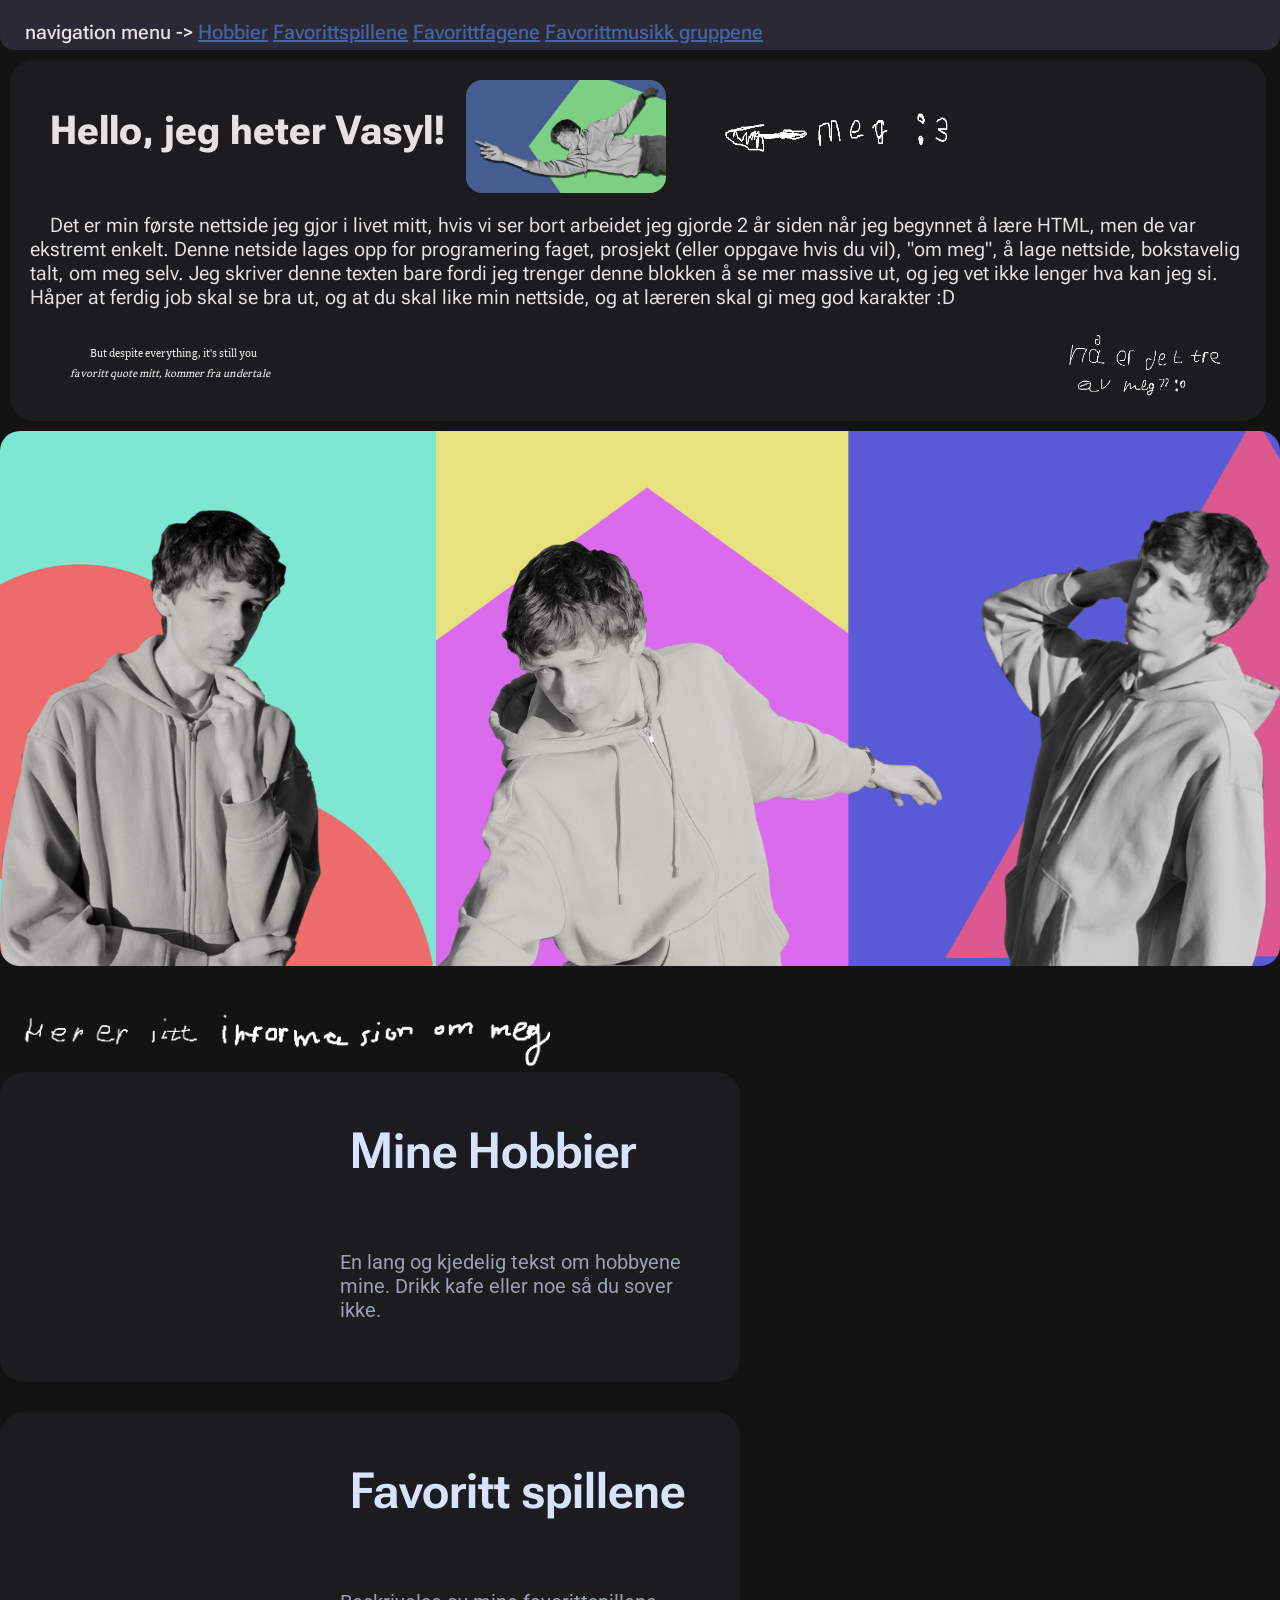
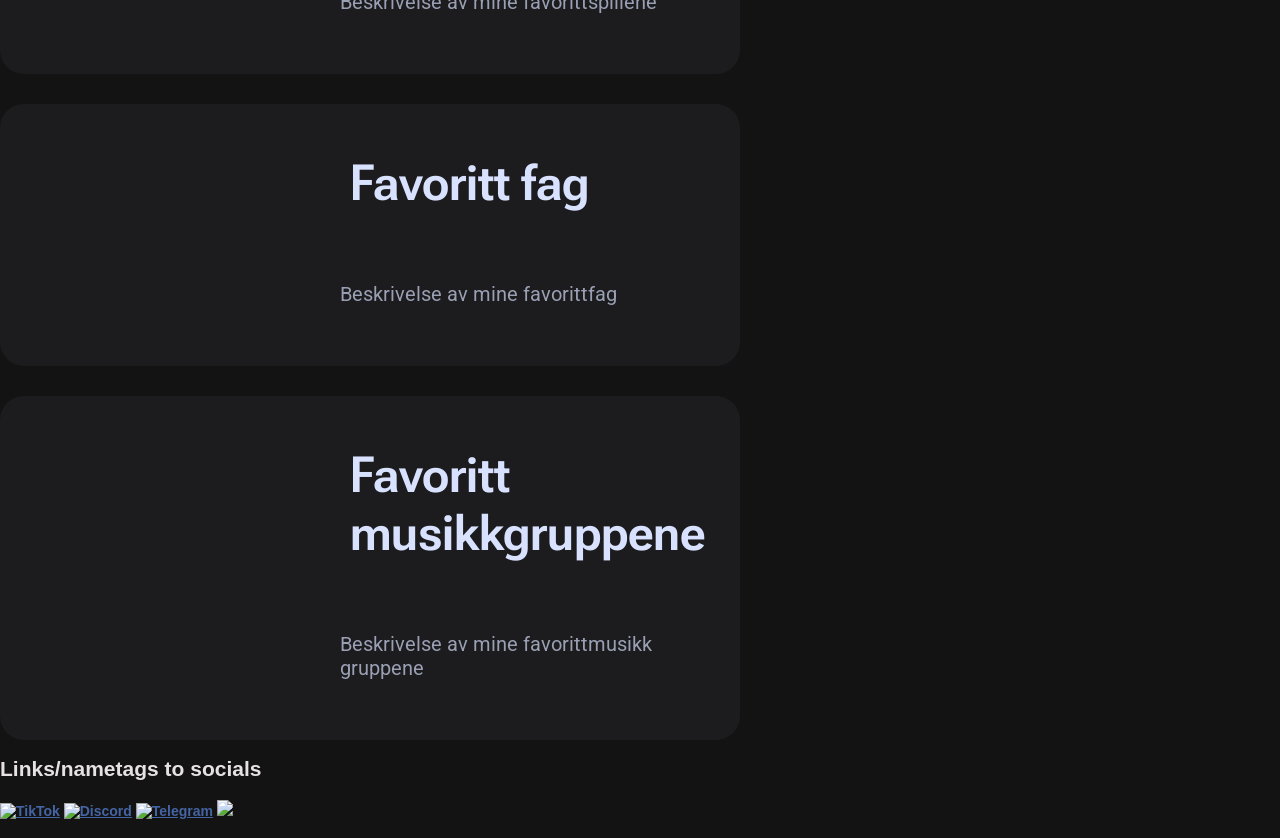
==== commit 1747e5e4: "steamlink added" ====
--- a/index.html
+++ b/index.html
@@ -147,6 +147,10 @@
             <a href="https://t.me/Vasya_tz" target="_blank"><img
                     src="https://thumb.wikimedia.org/wikipedia/commons/thumb/8/82/Telegram_logo.svg/3840px-Telegram_logo.svg.png?utm_source=commons.wikimedia.org&utm_campaign=index&utm_content=thumbnail"
                     alt="Telegram" style="width: 50px; height: auto;"></a>
+            <a href="https://steamcommunity.com/profiles/76561199188228121/" targer="_blank">
+                <img src="https://thumb.wikimedia.org/wikipedia/commons/thumb/8/83/Steam_icon_logo.svg/1280px-Steam_icon_logo.svg.png?utm_source=commons.wikimedia.org&utm_campaign=index&utm_content=thumbnail"
+                    style="width: 50px; height: auto;">
+            </a>
         </h4>
     </footer>
 </body>
--- a/style.css
+++ b/style.css
@@ -28,7 +28,6 @@
     color: #e6e1e3;
     font-family: Arial, sans-serif;
     font-size: 14px;
-    line-height: 30px;
     margin: 0;
     padding: 0;
 }
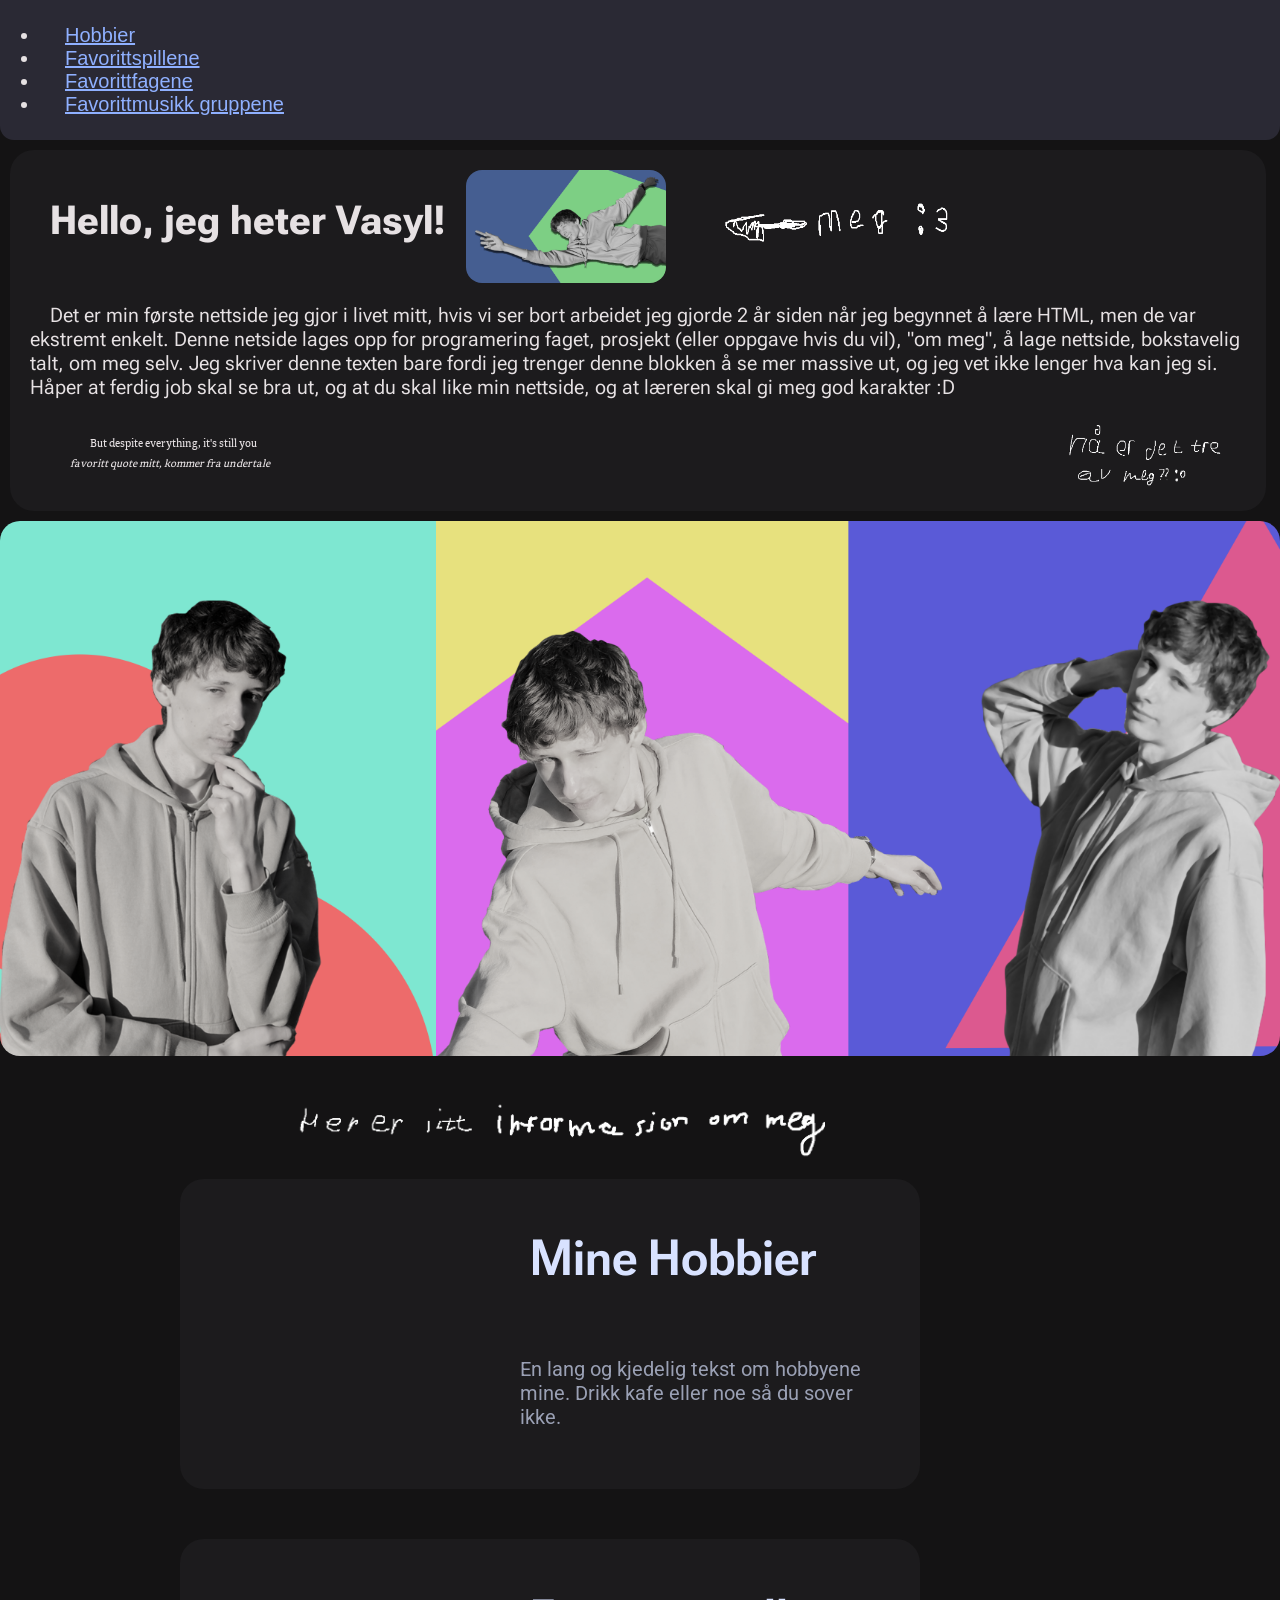
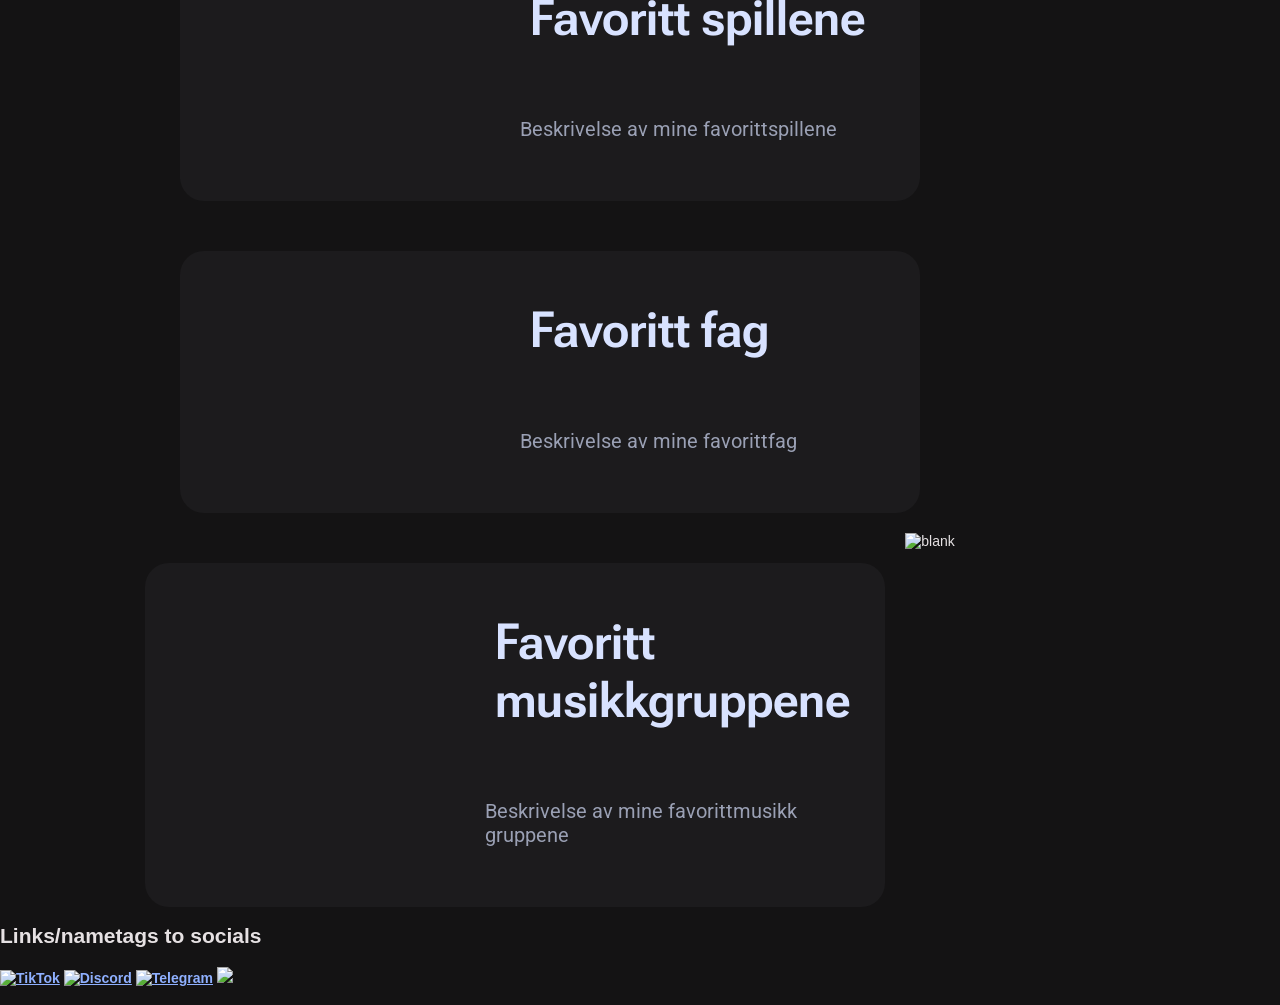
==== commit 9696000b: "small bug fixes and added links to songs" ====
--- a/index.html
+++ b/index.html
@@ -21,13 +21,13 @@
 <body class="body">
     <!-- do it here afterwards <nav></nav> -->
     <nav class="nav-menu">
-        <p>
-            navigation menu ->
-            <a href="#hobby-id">Hobbier</a>
-            <a href="#spillene-id">Favorittspillene</a>
-            <a href="#fagene-id">Favorittfagene</a>
-            <a href="#musikk-id">Favorittmusikk gruppene</a>
-        </p>
+        <ul>
+            <li><a href="#hobby-id">Hobbier</a></li>
+            <li><a href="#spillene-id">Favorittspillene</a></li>
+            <li><a href="#fagene-id">Favorittfagene</a></li>
+            <li><a href="#musikk-id">Favorittmusikk gruppene</a></li>
+        </ul>
+    </nav>
     </nav>
     <header class="container">
         <div class="main-informasjon">
@@ -67,73 +67,77 @@
 
     <main>
 
-        <!--===HOBBY CARD===-->
+        <section class="cards">
 
-        <!-- <h3>Her er litt informasjon om meg</h3> -->
-        <img src="bilder/littinfoommeg.png" class="her-er-litt-info-om-meg">
-        <section id="hobby-id">
-            <!--Link, and video in it-->
-            <a href="hobbies.html" class="hobby-card">
-                <div>
-                    <video class="hobby-video" autoplay muted loop>
-                        <source src="videos/Web_hobbies.mp4" type="video/mp4">
-                    </video>
-                </div>
-                <!--text besides video-->
-                <div class="hobby-text">
-                    <h2>Mine Hobbier</h2>
-                    <p>En lang og kjedelig tekst om hobbyene mine. Drikk kafe eller noe så du sover ikke. </p>
-                </div>
-            </a>
-        </section>
+            <!--===HOBBY CARD===-->
+            <!-- <h3>Her er litt informasjon om meg</h3> -->
+            <img src="bilder/littinfoommeg.png" class="her-er-litt-info-om-meg">
+            <section id="hobby-id">
+                <!--Link, and video in it-->
+                <a href="hobbies.html" class="hobby-card">
+                    <div>
+                        <video class="hobby-video" autoplay muted loop>
+                            <source src="videos/Web_hobbies.mp4" type="video/mp4">
+                        </video>
+                    </div>
+                    <!--text besides video-->
+                    <div class="hobby-text">
+                        <h2>Mine Hobbier</h2>
+                        <p>En lang og kjedelig tekst om hobbyene mine. Drikk kafe eller noe så du sover ikke. </p>
+                    </div>
+                </a>
+            </section>
 
-        <!--===GAMES CARD===-->
+            <!--===GAMES CARD===-->
+            <section id="spillene-id">
+                <!--Link, and video in it-->
+                <a href="spillene.html" class="game-card">
+                    <div>
+                        <video class="games-video" autoplay muted loop>
+                            <source src="videos/Web_games.mp4" type="video/mp4">
+                        </video>
+                    </div>
+                    <!--text besides video-->
+                    <div class="games-text">
+                        <h2>Favoritt spillene</h2>
+                        <p>Beskrivelse av mine favorittspillene</p>
+                    </div>
+                </a>
+            </section>
 
-        <section id="spillene-id">
-            <!--Link, and video in it-->
-            <a href="spillene.html" class="game-card">
-                <div>
-                    <video class="games-video" autoplay muted loop>
-                        <source src="videos/Web_games.mp4" type="video/mp4">
-                    </video>
-                </div>
-                <!--text besides video-->
-                <div class="games-text">
-                    <h2>Favoritt spillene</h2>
-                    <p>Beskrivelse av mine favorittspillene</p>
-                </div>
-            </a>
-        </section>
+            <!-- == FAVORITTFAG CARD ===-->
+            <section id="fagene-id">
+                <a href="favorittfag.html" class="fag-card">
+                    <div>
+                        <video class="fag-video" autoplay muted loop>
+                            <source src="blank" type="video/mp4">
+                        </video>
+                    </div>
+                    <!--text besides video-->
+                    <div class="fag-text">
+                        <h2>Favoritt fag</h2>
+                        <p>Beskrivelse av mine favorittfag</p>
+                    </div>
+                </a>
+            </section>
+            <!--== FAVORITT MUSIKKGRUPPENE ==-->
+            <section id="musikk-id">
+                <a href="musikk.html" class="musikk-card">
+                    <div>
+                        <video class="musikk-video" autoplay muted loop>
+                            <source src="blank" type="video/mp4">
+                        </video>
+                    </div>
+                    <!--text besides video-->
+                    <div class="musikk-text">
+                        <h2>Favoritt musikkgruppene</h2>
+                        <p>Beskrivelse av mine favorittmusikk gruppene</p>
+                    </div>
+                </a>
 
-        <!-- == FAVORITTFAG CARD ===-->
-        <section id="fagene-id">
-            <a href="favorittfag.html" class="fag-card">
-                <div>
-                    <video class="fag-video" autoplay muted loop>
-                        <source src="blank" type="video/mp4">
-                    </video>
-                </div>
-                <!--text besides video-->
-                <div class="fag-text">
-                    <h2>Favoritt fag</h2>
-                    <p>Beskrivelse av mine favorittfag</p>
-                </div>
-            </a>
-        </section>
-        <!--== FAVORITT MUSIKKGRUPPENE ==-->
-        <section id="musikk-id">
-            <a href="musikk.html" class="musikk-card">
-                <div>
-                    <video class="musikk-video" autoplay muted loop>
-                        <source src="blank" type="video/mp4">
-                    </video>
-                </div>
-                <!--text besides video-->
-                <div class="musikk-text">
-                    <h2>Favoritt musikkgruppene</h2>
-                    <p>Beskrivelse av mine favorittmusikk gruppene</p>
-                </div>
-            </a>
+
+            </section>
+            <img src="blank" alt="blank" class="blank">
         </section>
     </main>
     <footer>
--- a/style.css
+++ b/style.css
@@ -5,7 +5,7 @@
 }
 
 a {
-    color: #4465a3;
+    color: #8fb0ff;
 }
 
 .nav-menu {
@@ -14,7 +14,7 @@
     border-bottom-right-radius: 14px;
     text-indent: 25px;
     width: 100%;
-    height: 50px;
+    height: 140px;
     font-size: 20px;
     align-content: center;
     text-decoration: none;
@@ -30,6 +30,7 @@
     font-size: 14px;
     margin: 0;
     padding: 0;
+    flex-wrap: wrap;
 }
 
 /*==TITTLE PAGE==*/
@@ -93,6 +94,24 @@
 
 main {
     max-width: 1100px;
+}
+
+
+.cards {
+    display: flex;
+    flex-wrap: wrap;
+    justify-content: center;
+    gap: 20px;
+}
+
+.persona-pfp {
+    display: flex;
+    justify-content: right;
+    width: 300px    ;
+    height: auto;
+    margin-left: auto;
+    margin-right: auto;
+    margin-top: 20px;
 }
 /*==HOBBY PAGE== */
 
@@ -596,7 +615,7 @@
     background-color: #1c1b1d;
     padding: 20px;
     border-radius: 24px;
-    width: 100%;
+    width: 95%;
     text-decoration: none;
     transition: all 0.2s ease;
 }
@@ -643,7 +662,7 @@
     background-color: #1c1b1d;
     padding: 20px;
     border-radius: 24px;
-    width: 100%;
+    width: 95%;
     text-decoration: none;
     transition: all 0.2s ease;
 }
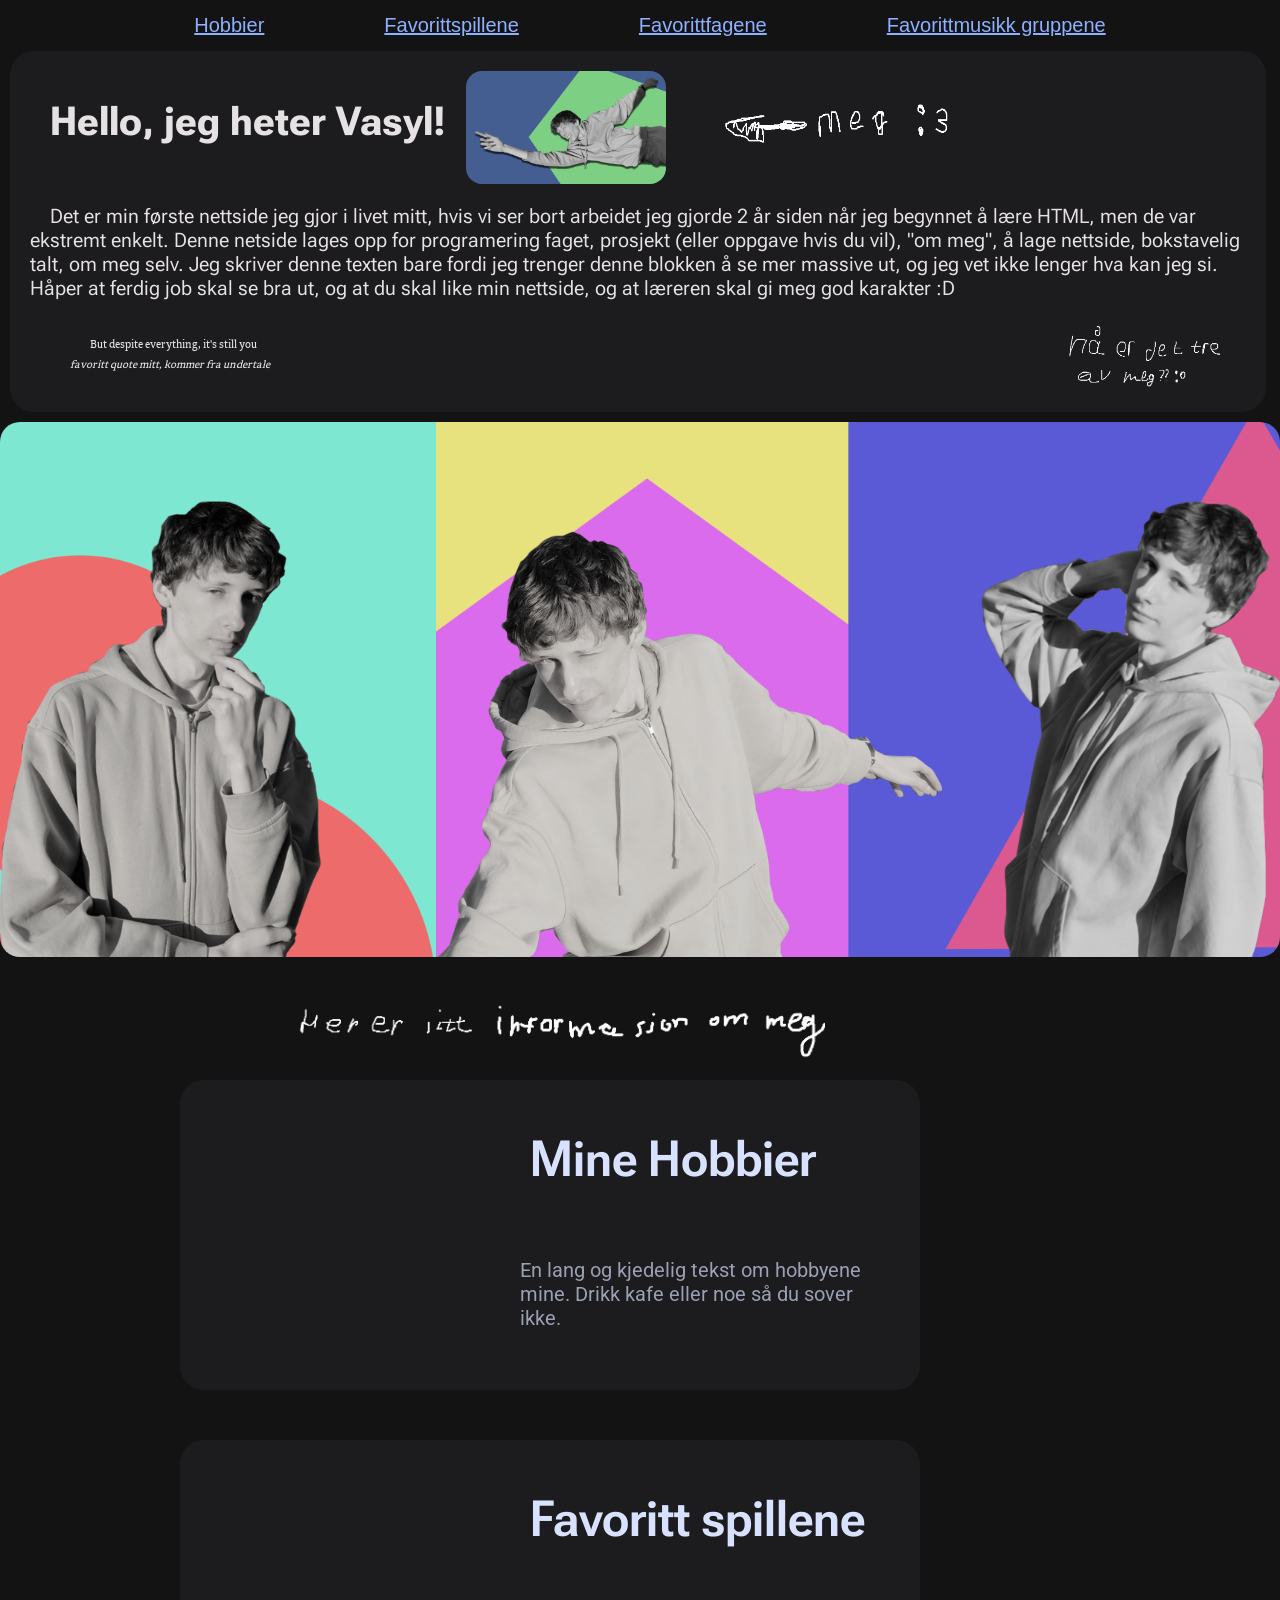
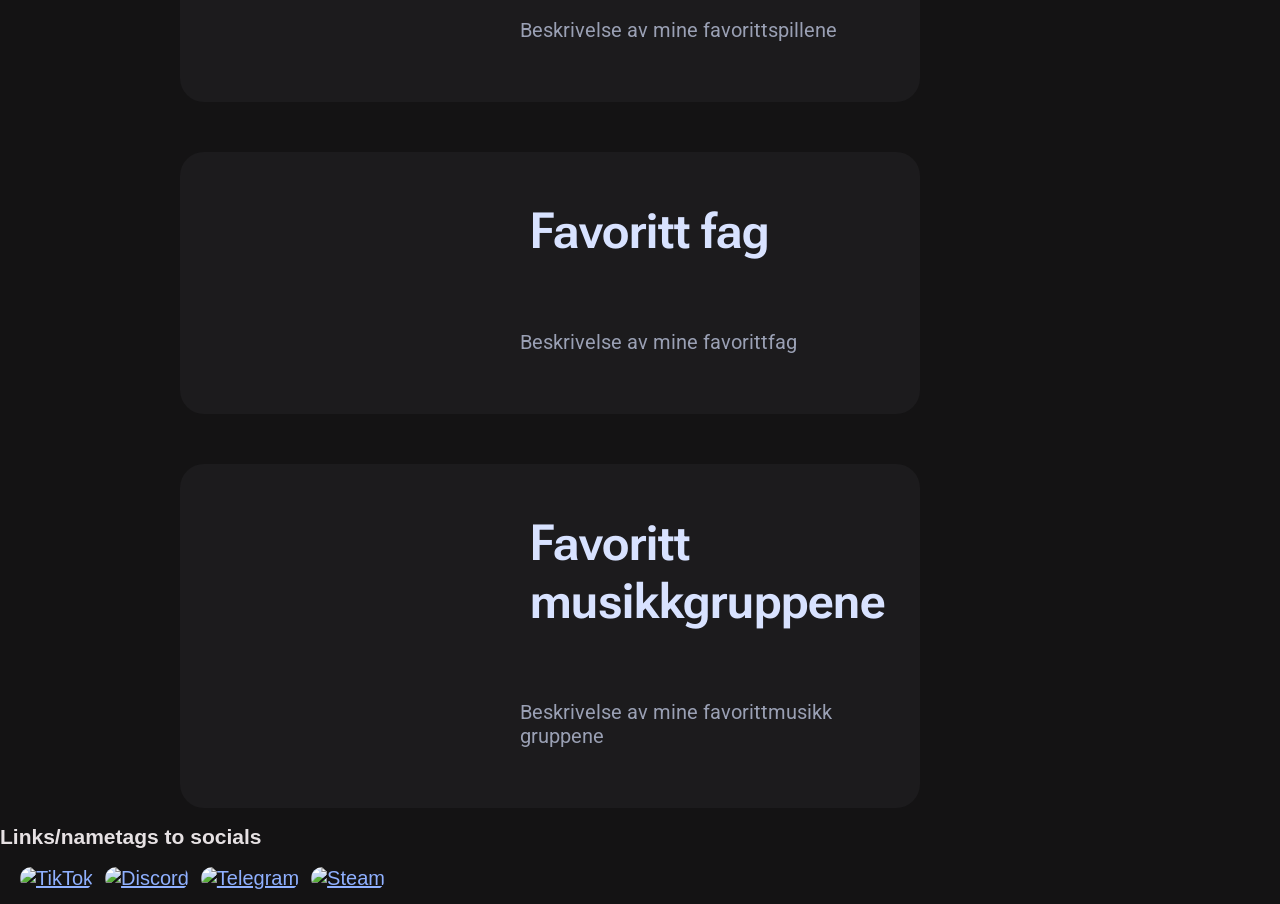
==== commit 78087936: "ALOT OF BUG FIXES nothing else but bug fixes and fix of systemantic. Most of debugging were found by" ====
--- a/index.html
+++ b/index.html
@@ -20,7 +20,7 @@
 
 <body class="body">
     <!-- do it here afterwards <nav></nav> -->
-    <nav class="nav-menu">
+    <nav>
         <ul>
             <li><a href="#hobby-id">Hobbier</a></li>
             <li><a href="#spillene-id">Favorittspillene</a></li>
@@ -28,12 +28,11 @@
             <li><a href="#musikk-id">Favorittmusikk gruppene</a></li>
         </ul>
     </nav>
-    </nav>
     <header class="container">
         <div class="main-informasjon">
             <!--Claude has told me about class thing. I knew about it before, but this before was 2 years ago, and i dont remember anything from there on-->
             <h1 class="Hello">Hello, jeg heter Vasyl!</h1>
-            <img src="bilder/megfornetside11.png" alt="Det er vakker bilde av meg" style="width: 200px; height: auto;"
+            <img src="bilder/megfornetside11.png" alt="Det er vakker bilde av meg"
                 class="title-picture">
             <img src="bilder/meg.png" alt="deadass serious det er meg" class="meg-picture">
             <br> <br>
@@ -137,25 +136,27 @@
 
 
             </section>
-            <img src="blank" alt="blank" class="blank">
         </section>
     </main>
     <footer>
         <h2>Links/nametags to socials</h2>
-        <h4><a href="https://www.tiktok.com/@tuz.vasya" target="_blank"><img
+        <ul>
+
+            <li><a href="https://www.tiktok.com/@tuz.vasya" target="_blank"><img
                     src="https://static.vecteezy.com/system/resources/thumbnails/016/716/450/small_2x/tiktok-icon-free-png.png"
-                    alt="TikTok" style="width: 50px; height: auto;"></a>
-            <a href="https://discord.com/users/1151425749581049906" target="_blank"><img
+                    alt="TikTok"></a></li>
+            <li><a href="https://discord.com/users/1151425749581049906" target="_blank"><img
                     src="https://www.freepnglogos.com/uploads/discord-logo-png/concours-discord-cartes-voeux-fortnite-france-6.png"
-                    alt="Discord" style="width: 50px; height: auto;"></a>
-            <a href="https://t.me/Vasya_tz" target="_blank"><img
+                    alt="Discord"></a></li>
+            <li><a href="https://t.me/Vasya_tz" target="_blank"><img
                     src="https://thumb.wikimedia.org/wikipedia/commons/thumb/8/82/Telegram_logo.svg/3840px-Telegram_logo.svg.png?utm_source=commons.wikimedia.org&utm_campaign=index&utm_content=thumbnail"
-                    alt="Telegram" style="width: 50px; height: auto;"></a>
-            <a href="https://steamcommunity.com/profiles/76561199188228121/" targer="_blank">
+                    alt="Telegram"></a></li>
+            <li><a href="https://steamcommunity.com/profiles/76561199188228121/" target="_blank">
                 <img src="https://thumb.wikimedia.org/wikipedia/commons/thumb/8/83/Steam_icon_logo.svg/1280px-Steam_icon_logo.svg.png?utm_source=commons.wikimedia.org&utm_campaign=index&utm_content=thumbnail"
-                    style="width: 50px; height: auto;">
-            </a>
-        </h4>
+                    alt="Steam">
+            </a></li>
+
+        </ul>
     </footer>
 </body>
 
--- a/style.css
+++ b/style.css
@@ -104,15 +104,6 @@
     gap: 20px;
 }
 
-.persona-pfp {
-    display: flex;
-    justify-content: right;
-    width: 300px    ;
-    height: auto;
-    margin-left: auto;
-    margin-right: auto;
-    margin-top: 20px;
-}
 /*==HOBBY PAGE== */
 
 .hobby-title {
@@ -369,6 +360,7 @@
     margin: 10px;
     text-decoration: none;
     font-family: "Noto Sans", sans-serif;
+    font-size: 20px;
     font-weight: 200;
     transition: all 0.2s ease;
 }
@@ -408,7 +400,7 @@
     margin: 10px;
     text-decoration: none;
     text-align: center;
-    font-size: 11px;
+    font-size: 15px;
     font-family: "Noto Sans", sans-serif;
     font-weight: 200;
     transition: all 0.2s ease;
@@ -447,7 +439,7 @@
     margin: 10px;
     text-decoration: none;
     text-align: center;
-    font-size: 11px;
+    font-size: 15px;
     font-family: "Noto Sans", sans-serif;
     font-weight: 200;
     transition: all 0.2s ease;
@@ -647,7 +639,7 @@
     justify-content: right;
 }
 
-.dtcc-card ol,
+.tdcc-card ol,
 li {
     font-family: "Noto sans", sans-serif;
     font-size: 20px;
@@ -727,4 +719,36 @@
     background-color: #d8e2ff;
     color: #2c4678;
     transform: scale(1.05);
+}
+
+
+/*LISTS*/
+
+nav ul {
+    display: flex;
+    flex-wrap: wrap;
+    padding-left: 20px;
+    gap: 120px;
+    list-style-type: none;
+    justify-content: center;
+}
+
+nav a:hover {
+    color: #c1ff08;
+    transition: all 0.2s ease;
+}
+
+
+/*Footer*/
+
+footer ul {
+    display: flex;
+    padding-left: 20px;
+    gap: 12px;
+    list-style-type: none;
+}
+footer img {
+    width: 50px;
+    height: auto;
+    border-radius: 14px;
 }
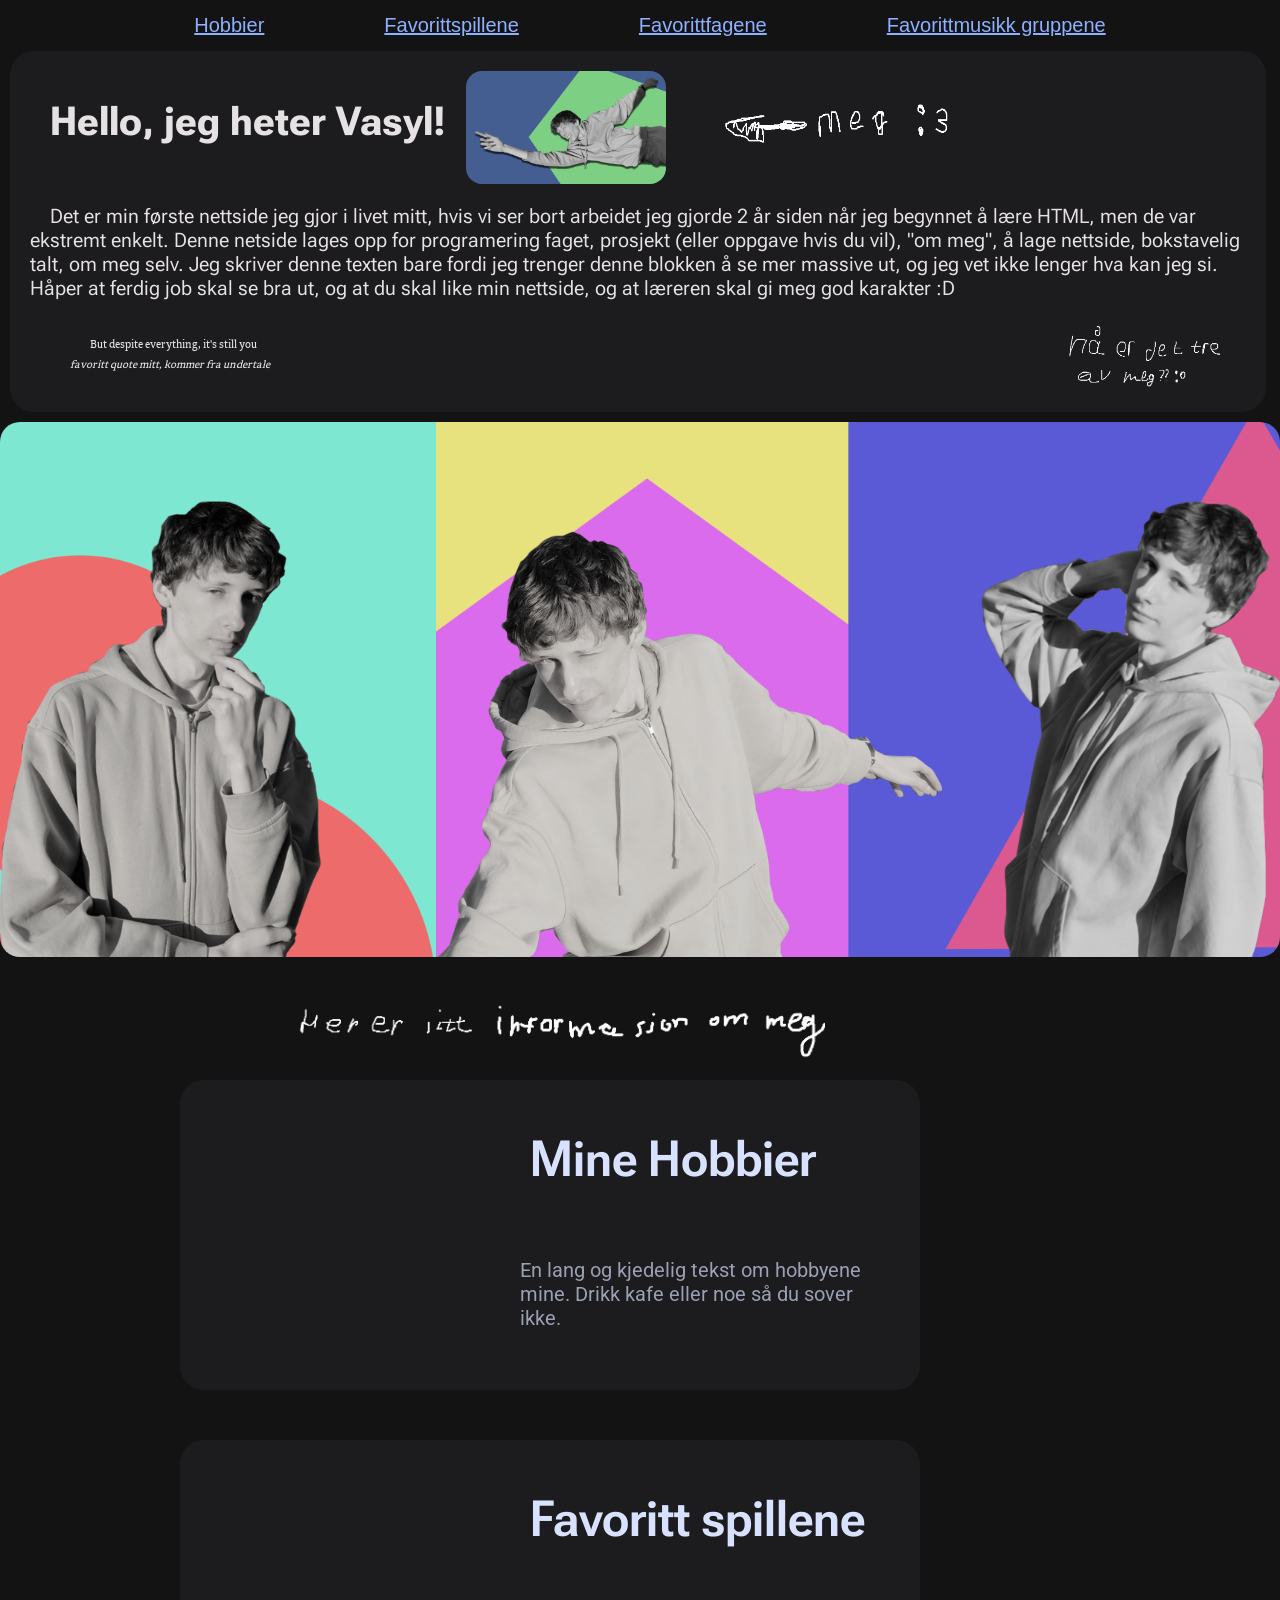
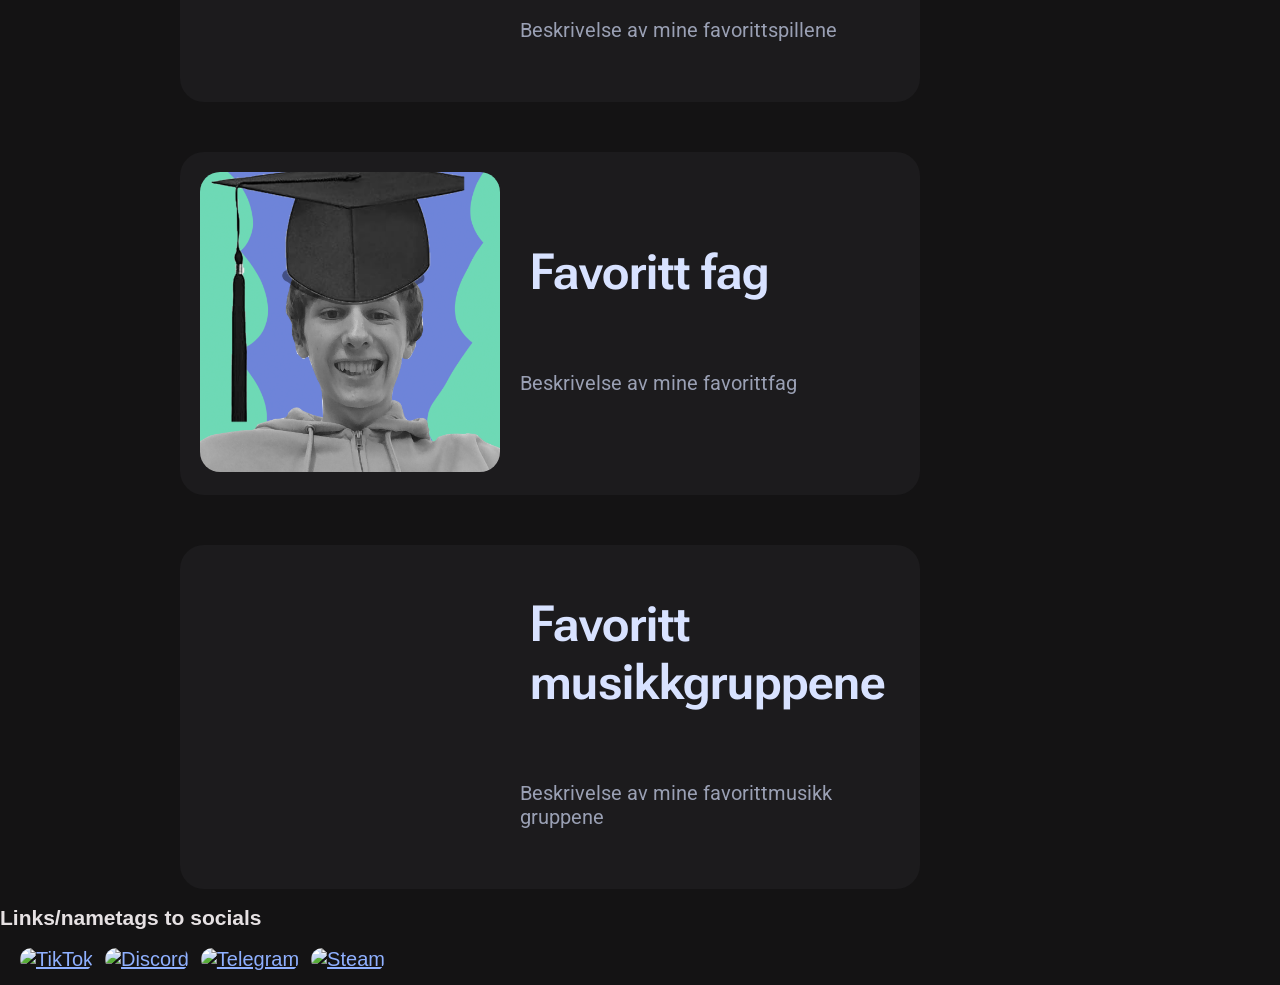
==== commit 58135ba7: "smol update added video for favorittmusikk card and picture to favorite lesson since i dont have tim" ====
--- a/index.html
+++ b/index.html
@@ -108,9 +108,7 @@
             <section id="fagene-id">
                 <a href="favorittfag.html" class="fag-card">
                     <div>
-                        <video class="fag-video" autoplay muted loop>
-                            <source src="blank" type="video/mp4">
-                        </video>
+                        <img src="bilder/meverystudent.png" alt="Favoritt fag" class="fag-image">
                     </div>
                     <!--text besides video-->
                     <div class="fag-text">
@@ -124,7 +122,7 @@
                 <a href="musikk.html" class="musikk-card">
                     <div>
                         <video class="musikk-video" autoplay muted loop>
-                            <source src="blank" type="video/mp4">
+                            <source src="videos/Musikkcard.mov" type="video/mp4">
                         </video>
                     </div>
                     <!--text besides video-->
--- a/style.css
+++ b/style.css
@@ -496,7 +496,7 @@
     background-color: #262529;
 }
 
-.fag-video {
+.fag-image {
     width: 300px;
     height: auto;
     border-radius: 20px;
@@ -735,7 +735,8 @@
 
 nav a:hover {
     color: #c1ff08;
-    transition: all 0.2s ease;
+    display: inline-block;
+    transition: all 0.3s ease;
 }
 
 
@@ -747,6 +748,7 @@
     gap: 12px;
     list-style-type: none;
 }
+
 footer img {
     width: 50px;
     height: auto;
